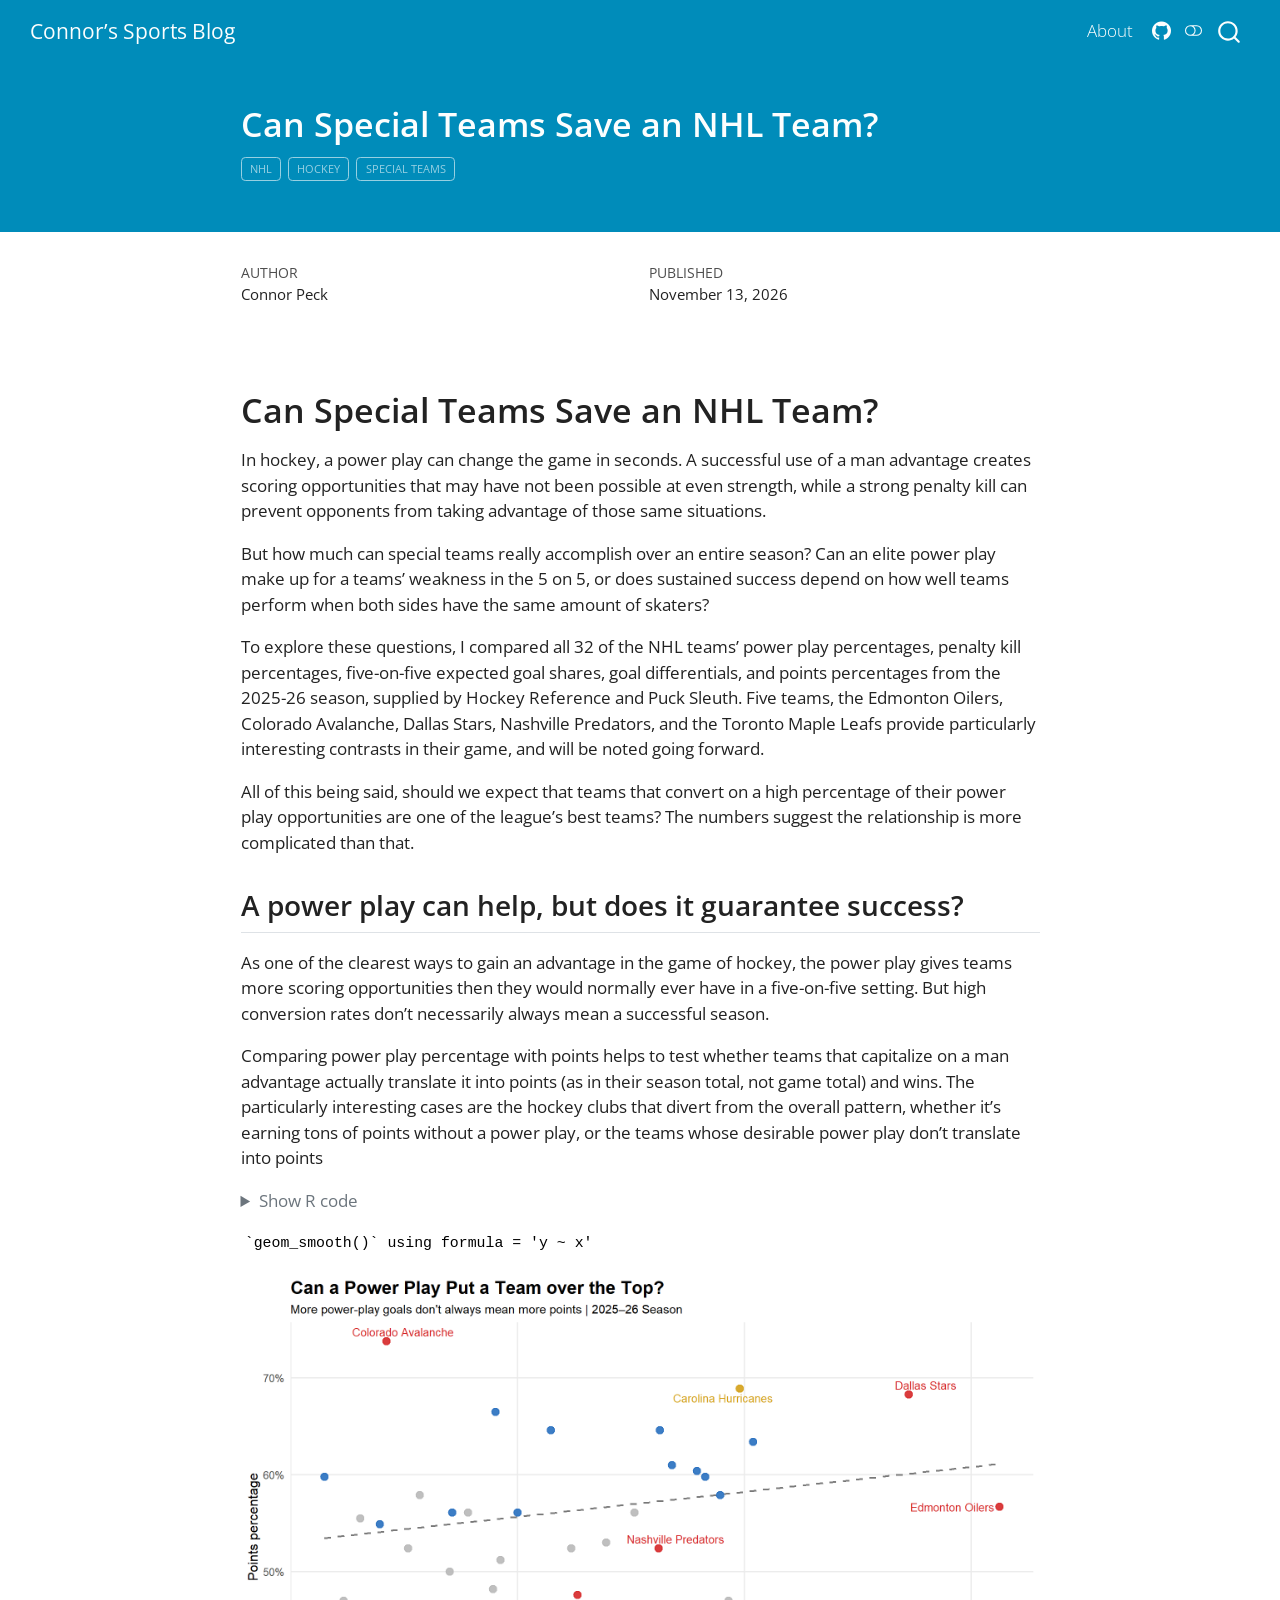
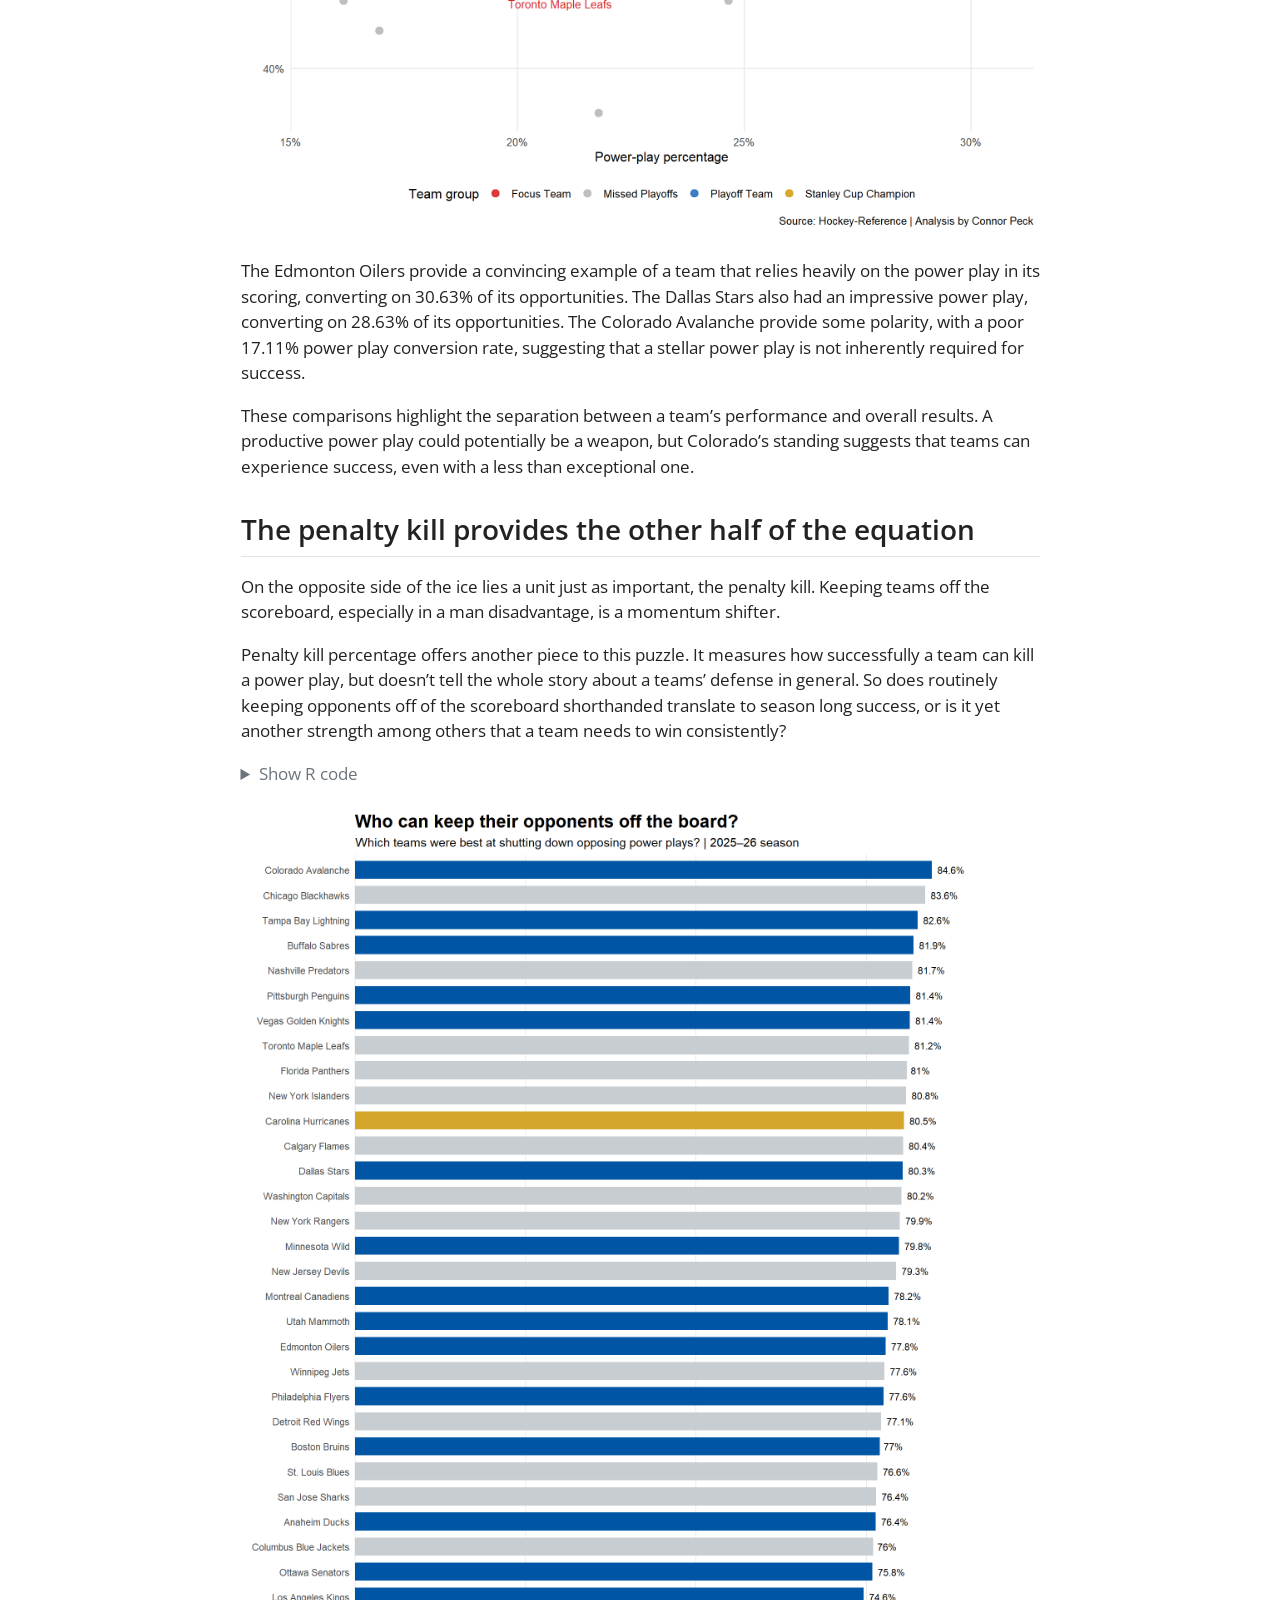
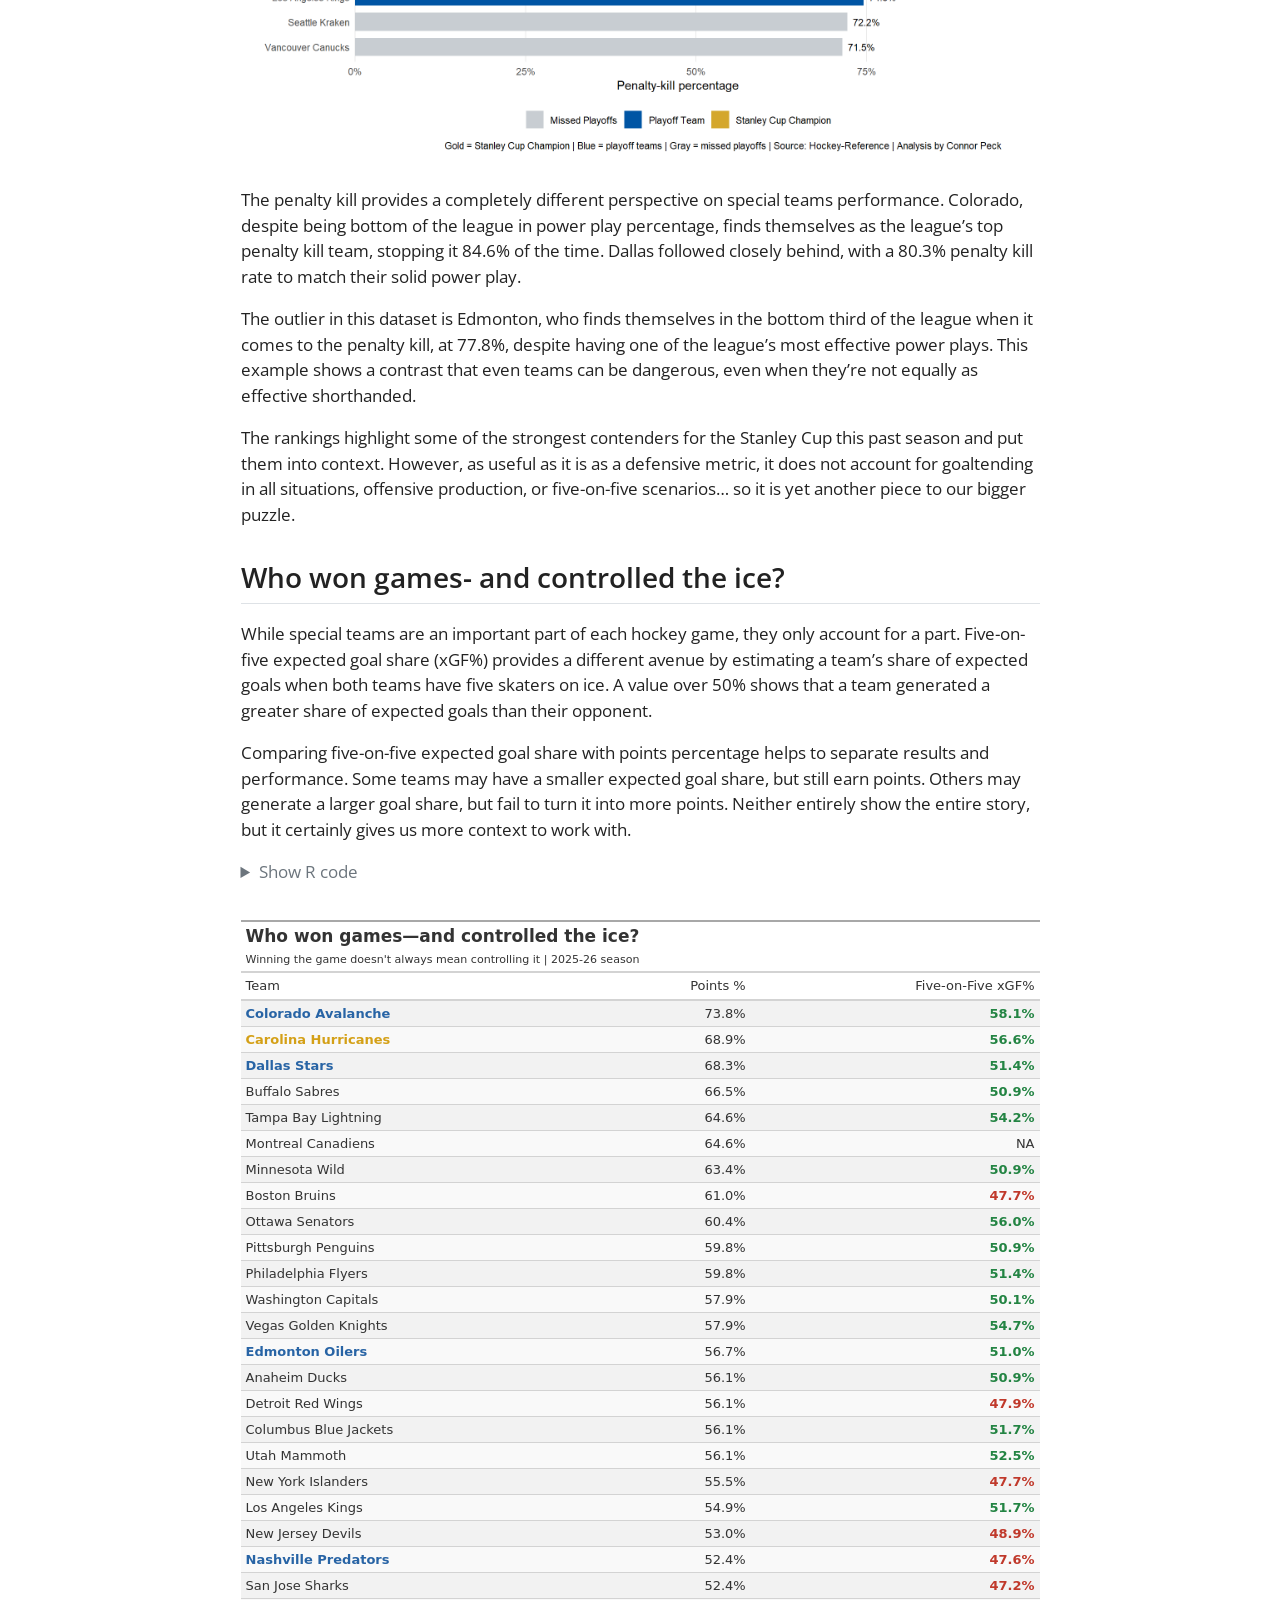
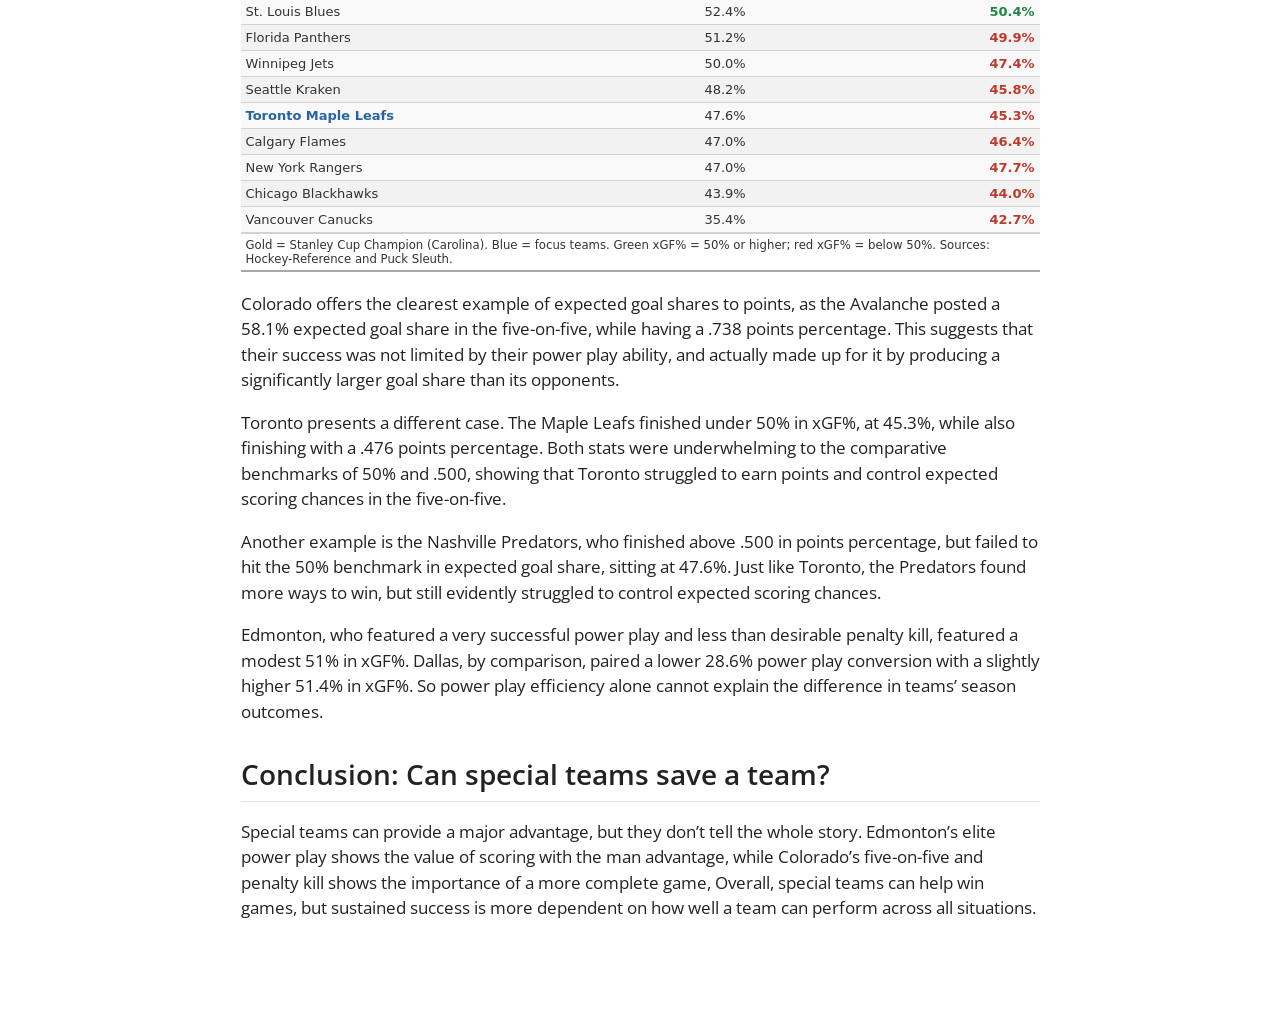
==== posts/can-special-teams-save-an-nhl-team/index.html @ d6e9e6c6 "renamed file" ====
<!DOCTYPE html>
<html xmlns="http://www.w3.org/1999/xhtml" lang="en" xml:lang="en"><head>

<meta charset="utf-8">
<meta name="generator" content="quarto-1.11.9">

<meta name="viewport" content="width=device-width, initial-scale=1.0, user-scalable=yes">

<meta name="author" content="Connor Peck">
<meta name="dcterms.date" content="2026-11-13">

<title>Can Special Teams Save an NHL Team? – Connor’s Sports Blog</title>
<style>
/* Default styles provided by pandoc.
** See https://pandoc.org/MANUAL.html#variables-for-html for config info.
*/
span.smallcaps{font-variant: small-caps;}
div.columns{display: flex; gap: 1.5em;}
div.column{flex: auto;}
@media screen {
div.columns{gap: min(4vw, 1.5em);}
div.column{overflow-x: auto;}
}
div.hanging-indent{margin-left: 1.5em; text-indent: -1.5em;}
ul.task-list{list-style: none;}
ul.task-list li input[type="checkbox"] {
  width: 0.8em;
  margin: 0 0.8em 0.2em -1em; /* quarto-specific, see https://github.com/quarto-dev/quarto-cli/issues/4556 */ 
  vertical-align: middle;
}
/* CSS for syntax highlighting */
html { -webkit-text-size-adjust: 100%; }
pre > code.sourceCode { white-space: pre; position: relative; }
pre > code.sourceCode > span { display: inline-block; line-height: 1.25; }
pre > code.sourceCode > span:empty { height: 1.2em; }
.sourceCode { overflow: visible; }
code.sourceCode > span { color: inherit; text-decoration: inherit; }
div.sourceCode { margin: 1em 0; }
pre.sourceCode { margin: 0; }
@media screen {
div.sourceCode { overflow: auto; }
}
@media print {
pre > code.sourceCode { white-space: pre-wrap; }
pre > code.sourceCode > span { text-indent: -5em; padding-left: 5em; }
}
pre.numberSource code
  { counter-reset: source-line 0; }
pre.numberSource code > span
  { position: relative; left: -4em; counter-increment: source-line; }
pre.numberSource code > span > a:first-child::before
  { content: counter(source-line);
    position: relative; left: -1em; text-align: right; vertical-align: baseline;
    border: none; display: inline-block;
    -webkit-touch-callout: none; -webkit-user-select: none;
    -khtml-user-select: none; -moz-user-select: none;
    -ms-user-select: none; user-select: none;
    padding: 0 4px; width: 4em;
  }
pre.numberSource { margin-left: 3em;  padding-left: 4px; }
div.sourceCode
  {   }
@media screen {
pre > code.sourceCode > span > a:first-child::before { text-decoration: underline; }
}
</style>


<script src="../../site_libs/quarto-nav/quarto-nav.js"></script>
<script src="../../site_libs/quarto-nav/headroom.min.js"></script>
<script src="../../site_libs/clipboard/clipboard.min.js"></script>
<script src="../../site_libs/quarto-search/autocomplete.umd.js"></script>
<script src="../../site_libs/quarto-search/fuse.min.js"></script>
<script src="../../site_libs/quarto-search/quarto-search.js"></script>
<meta name="quarto:offset" content="../../">
<link href="../../logo.png" rel="icon" type="image/png">
<script src="../../site_libs/quarto-html/quarto.js" type="module"></script>
<script src="../../site_libs/quarto-html/tabsets/tabsets.js" type="module"></script>
<script src="../../site_libs/quarto-html/scrollable-regions/scrollable-regions.js" type="module"></script>
<script src="../../site_libs/quarto-html/popper.min.js"></script>
<script src="../../site_libs/quarto-html/tippy.umd.min.js"></script>
<script src="../../site_libs/quarto-html/anchor.min.js"></script>
<link href="../../site_libs/quarto-html/tippy.css" rel="stylesheet">
<link href="../../site_libs/quarto-html/quarto-syntax-highlighting-63b5708e65d6cd79cd7618c58d0c21e7.css" rel="stylesheet" class="quarto-color-scheme" id="quarto-text-highlighting-styles">
<link href="../../site_libs/quarto-html/quarto-syntax-highlighting-dark-447e42e69aaa9833c0ba1b986f430b20.css" rel="stylesheet" class="quarto-color-scheme quarto-color-alternate" id="quarto-text-highlighting-styles">
<link href="../../site_libs/quarto-html/quarto-syntax-highlighting-63b5708e65d6cd79cd7618c58d0c21e7.css" rel="stylesheet" class="quarto-color-scheme-extra" id="quarto-text-highlighting-styles">
<script src="../../site_libs/bootstrap/bootstrap.min.js"></script>
<link href="../../site_libs/bootstrap/bootstrap-icons.css" rel="stylesheet">
<link href="../../site_libs/bootstrap/bootstrap-4825978b8a5ea707222e7d0ccc730edd.min.css" rel="stylesheet" append-hash="true" class="quarto-color-scheme" id="quarto-bootstrap" data-mode="light">
<link href="../../site_libs/bootstrap/bootstrap-dark-a670438c43c116b0ec5980e9d107d90d.min.css" rel="stylesheet" append-hash="true" class="quarto-color-scheme quarto-color-alternate" id="quarto-bootstrap" data-mode="light">
<link href="../../site_libs/bootstrap/bootstrap-4825978b8a5ea707222e7d0ccc730edd.min.css" rel="stylesheet" append-hash="true" class="quarto-color-scheme-extra" id="quarto-bootstrap" data-mode="light">
<script id="quarto-search-options" type="application/json">{
  "location": "navbar",
  "copy-button": false,
  "collapse-after": 3,
  "panel-placement": "end",
  "type": "overlay",
  "limit": 50,
  "keyboard-shortcut": [
    "f",
    "/",
    "s"
  ],
  "show-item-context": false,
  "language": {
    "search-no-results-text": "No results",
    "search-matching-documents-text": "matching documents",
    "search-copy-link-title": "Copy link to search",
    "search-hide-matches-text": "Hide additional matches",
    "search-more-match-text": "more match in this document",
    "search-more-matches-text": "more matches in this document",
    "search-clear-button-title": "Clear",
    "search-text-placeholder": "",
    "search-detached-cancel-button-title": "Cancel",
    "search-submit-button-title": "Submit",
    "search-label": "Search"
  }
}</script>


<link rel="stylesheet" href="../../styles.css">
</head>

<body class="nav-fixed fullcontent quarto-light"><a id="quarto-skip-link" class="visually-hidden-focusable" href="#quarto-document-content">Skip to main content</a><script id="quarto-html-before-body" type="application/javascript">
    const toggleBodyColorMode = (bsSheetEl) => {
      const mode = bsSheetEl.getAttribute("data-mode");
      const bodyEl = window.document.querySelector("body");
      if (mode === "dark") {
        bodyEl.classList.add("quarto-dark");
        bodyEl.classList.remove("quarto-light");
      } else {
        bodyEl.classList.add("quarto-light");
        bodyEl.classList.remove("quarto-dark");
      }
    }
    const toggleBodyColorPrimary = () => {
      const bsSheetEl = window.document.querySelector("link#quarto-bootstrap:not([rel=disabled-stylesheet])");
      if (bsSheetEl) {
        toggleBodyColorMode(bsSheetEl);
      }
    }
    const setColorSchemeToggle = (alternate) => {
      const toggles = window.document.querySelectorAll('.quarto-color-scheme-toggle');
      for (let i=0; i < toggles.length; i++) {
        const toggle = toggles[i];
        if (toggle) {
          toggle.setAttribute("aria-checked", alternate ? "true" : "false");
          if (alternate) {
            toggle.classList.add("alternate");
          } else {
            toggle.classList.remove("alternate");
          }
        }
      }
    };
    const toggleColorMode = (alternate) => {
      // Switch the stylesheets
      const primaryStylesheets = window.document.querySelectorAll('link.quarto-color-scheme:not(.quarto-color-alternate)');
      const alternateStylesheets = window.document.querySelectorAll('link.quarto-color-scheme.quarto-color-alternate');
      manageTransitions('#quarto-margin-sidebar .nav-link', false);
      if (alternate) {
        // note: dark is layered on light, we don't disable primary!
        enableStylesheet(alternateStylesheets);
        for (const sheetNode of alternateStylesheets) {
          if (sheetNode.id === "quarto-bootstrap") {
            toggleBodyColorMode(sheetNode);
          }
        }
      } else {
        disableStylesheet(alternateStylesheets);
        enableStylesheet(primaryStylesheets)
        toggleBodyColorPrimary();
      }
      manageTransitions('#quarto-margin-sidebar .nav-link', true);
      // Switch the toggles
      setColorSchemeToggle(alternate)
    }
    // Hack to workaround the fact that safari doesn't
    // properly recolor the scrollbar when toggling (#1455).
    // Not run on load: stylesheets are set before first paint there, and
    // scrolling would undo the scroll to a URL fragment (#14973).
    // The one pixel nudge keeps the reader where they were.
    const refreshSafariScrollbar = () => {
      if (navigator.userAgent.indexOf('Safari') > 0 && navigator.userAgent.indexOf('Chrome') == -1) {
        manageTransitions("body", false);
        const scrollY = window.scrollY;
        window.scrollTo(0, scrollY > 0 ? scrollY - 1 : 1);
        setTimeout(() => {
          window.scrollTo(0, scrollY);
          manageTransitions("body", true);
        }, 40);
      }
    }
    const disableStylesheet = (stylesheets) => {
      for (let i=0; i < stylesheets.length; i++) {
        const stylesheet = stylesheets[i];
        stylesheet.rel = 'disabled-stylesheet';
      }
    }
    const enableStylesheet = (stylesheets) => {
      for (let i=0; i < stylesheets.length; i++) {
        const stylesheet = stylesheets[i];
        if(stylesheet.rel !== 'stylesheet') { // for Chrome, which will still FOUC without this check
          stylesheet.rel = 'stylesheet';
        }
      }
    }
    const manageTransitions = (selector, allowTransitions) => {
      const els = window.document.querySelectorAll(selector);
      for (let i=0; i < els.length; i++) {
        const el = els[i];
        if (allowTransitions) {
          el.classList.remove('notransition');
        } else {
          el.classList.add('notransition');
        }
      }
    }
    const isFileUrl = () => {
      return window.location.protocol === 'file:';
    }
    const hasAlternateSentinel = () => {
      let styleSentinel = getColorSchemeSentinel();
      if (styleSentinel !== null) {
        return styleSentinel === "alternate";
      } else {
        return false;
      }
    }
    const setStyleSentinel = (alternate) => {
      const value = alternate ? "alternate" : "default";
      if (!isFileUrl()) {
        window.localStorage.setItem("quarto-color-scheme", value);
      } else {
        localAlternateSentinel = value;
      }
    }
    const getColorSchemeSentinel = () => {
      if (!isFileUrl()) {
        const storageValue = window.localStorage.getItem("quarto-color-scheme");
        return storageValue != null ? storageValue : localAlternateSentinel;
      } else {
        return localAlternateSentinel;
      }
    }
    const toggleGiscusIfUsed = (isAlternate, darkModeDefault) => {
      const baseTheme = document.querySelector('#giscus-base-theme')?.value ?? 'light';
      const alternateTheme = document.querySelector('#giscus-alt-theme')?.value ?? 'dark';
      let newTheme = '';
      if(authorPrefersDark) {
        newTheme = isAlternate ? baseTheme : alternateTheme;
      } else {
        newTheme = isAlternate ? alternateTheme : baseTheme;
      }
      const changeGiscusTheme = () => {
        // From: https://github.com/giscus/giscus/issues/336
        const sendMessage = (message) => {
          const iframe = document.querySelector('iframe.giscus-frame');
          if (!iframe) return;
          iframe.contentWindow.postMessage({ giscus: message }, 'https://giscus.app');
        }
        sendMessage({
          setConfig: {
            theme: newTheme
          }
        });
      }
      const isGiscussLoaded = window.document.querySelector('iframe.giscus-frame') !== null;
      if (isGiscussLoaded) {
        changeGiscusTheme();
      }
    };
    const authorPrefersDark = false;
    const darkModeDefault = authorPrefersDark;
      document.querySelector('link#quarto-text-highlighting-styles.quarto-color-scheme-extra').rel = 'disabled-stylesheet';
      document.querySelector('link#quarto-bootstrap.quarto-color-scheme-extra').rel = 'disabled-stylesheet';
    let localAlternateSentinel = darkModeDefault ? 'alternate' : 'default';
    // Dark / light mode switch
    window.quartoToggleColorScheme = () => {
      // Read the current dark / light value
      let toAlternate = !hasAlternateSentinel();
      toggleColorMode(toAlternate);
      refreshSafariScrollbar();
      setStyleSentinel(toAlternate);
      toggleGiscusIfUsed(toAlternate, darkModeDefault);
      window.dispatchEvent(new Event('resize'));
    };
    // Switch to dark mode if need be
    if (hasAlternateSentinel()) {
      toggleColorMode(true);
    } else {
      toggleColorMode(false);
    }
  </script>

<div id="quarto-search-results"></div>
  <header id="quarto-header" class="headroom fixed-top quarto-banner">
    <nav class="navbar navbar-expand-lg " data-bs-theme="dark" aria-label="Site">
      <div class="navbar-container container-fluid">
      <div class="navbar-brand-container mx-auto">
    <a class="navbar-brand" href="../../index.html">
    <span class="navbar-title">Connor’s Sports Blog</span>
    </a>
  </div>
          <button class="navbar-toggler" type="button" data-bs-toggle="collapse" data-bs-target="#navbarCollapse" aria-controls="navbarCollapse" aria-expanded="false" aria-label="Toggle navigation" onclick="if (window.quartoToggleHeadroom) { window.quartoToggleHeadroom(); }">
  <span class="navbar-toggler-icon"></span>
</button>
          <div class="collapse navbar-collapse" id="navbarCollapse">
            <ul class="navbar-nav navbar-nav-scroll ms-auto">
  <li class="nav-item">
    <a class="nav-link" href="../../about.html"> 
<span class="menu-text">About</span></a>
  </li>  
  <li class="nav-item compact">
    <a class="nav-link" href="https://github.com/connorpeck"> <i class="bi bi-github" role="img">
</i> 
<span class="menu-text"></span></a>
  </li>  
</ul>
          </div> <!-- /navcollapse -->
            <div class="quarto-navbar-tools">
  <button type="button" role="switch" aria-checked="false" class="quarto-color-scheme-toggle quarto-navigation-tool  px-1" onclick="window.quartoToggleColorScheme(); return false;" title="Toggle dark mode" aria-label="Toggle dark mode"><i class="bi"></i></button>
</div>
            <div id="quarto-search" class="" title="Search"></div>
      </div> <!-- /container-fluid -->
    </nav>
</header>
<!-- content -->
<header id="title-block-header" class="quarto-title-block default page-columns page-full">
  <div class="quarto-title-banner page-columns page-full">
    <div class="quarto-title column-body">
      <h1 class="title">Can Special Teams Save an NHL Team?</h1>
                                <div class="quarto-categories">
                <div class="quarto-category">NHL</div>
                <div class="quarto-category">Hockey</div>
                <div class="quarto-category">Special Teams</div>
              </div>
                  </div>
  </div>
    
  
  <div class="quarto-title-meta">

      <div>
      <div class="quarto-title-meta-heading">Author</div>
      <div class="quarto-title-meta-contents">
               <p>Connor Peck </p>
            </div>
    </div>
      
      <div>
      <div class="quarto-title-meta-heading">Published</div>
      <div class="quarto-title-meta-contents">
        <p class="date">November 13, 2026</p>
      </div>
    </div>
    
      
    </div>
    
  
  </header><div id="quarto-content" class="quarto-container page-columns page-rows-contents page-layout-article page-navbar">
<!-- sidebar -->
<!-- margin-sidebar -->
    
<!-- main -->
<main class="content quarto-banner-title-block" id="quarto-document-content" tabindex="-1">






<section id="can-special-teams-save-an-nhl-team" class="level1">
<h1>Can Special Teams Save an NHL Team?</h1>
<p>In hockey, a power play can change the game in seconds. A successful use of a man advantage creates scoring opportunities that may have not been possible at even strength, while a strong penalty kill can prevent opponents from taking advantage of those same situations.</p>
<p>But how much can special teams really accomplish over an entire season? Can an elite power play make up for a teams’ weakness in the 5 on 5, or does sustained success depend on how well teams perform when both sides have the same amount of skaters?</p>
<p>To explore these questions, I compared all 32 of the NHL teams’ power play percentages, penalty kill percentages, five-on-five expected goal shares, goal differentials, and points percentages from the 2025-26 season, supplied by Hockey Reference and Puck Sleuth. Five teams, the Edmonton Oilers, Colorado Avalanche, Dallas Stars, Nashville Predators, and the Toronto Maple Leafs provide particularly interesting contrasts in their game, and will be noted going forward.</p>
<p>All of this being said, should we expect that teams that convert on a high percentage of their power play opportunities are one of the league’s best teams? The numbers suggest the relationship is more complicated than that.</p>
<section id="a-power-play-can-help-but-does-it-guarantee-success" class="level2">
<h2 class="anchored" data-anchor-id="a-power-play-can-help-but-does-it-guarantee-success">A power play can help, but does it guarantee success?</h2>
<p>As one of the clearest ways to gain an advantage in the game of hockey, the power play gives teams more scoring opportunities then they would normally ever have in a five-on-five setting. But high conversion rates don’t necessarily always mean a successful season.</p>
<p>Comparing power play percentage with points helps to test whether teams that capitalize on a man advantage actually translate it into points (as in their season total, not game total) and wins. The particularly interesting cases are the hockey clubs that divert from the overall pattern, whether it’s earning tons of points without a power play, or the teams whose desirable power play don’t translate into points</p>
<div class="cell">
<details class="code-fold">
<summary>Show R code</summary>
<div class="code-copy-outer-scaffold"><div class="sourceCode cell-code" id="cb1"><pre class="sourceCode r code-with-copy"><code class="sourceCode r"><span id="cb1-1"><a href="#cb1-1" aria-hidden="true" tabindex="-1"></a><span class="fu">ggplot</span>(</span>
<span id="cb1-2"><a href="#cb1-2" aria-hidden="true" tabindex="-1"></a>  Chart1,</span>
<span id="cb1-3"><a href="#cb1-3" aria-hidden="true" tabindex="-1"></a>  <span class="fu">aes</span>(</span>
<span id="cb1-4"><a href="#cb1-4" aria-hidden="true" tabindex="-1"></a>    <span class="at">x =</span> pp_display,</span>
<span id="cb1-5"><a href="#cb1-5" aria-hidden="true" tabindex="-1"></a>    <span class="at">y =</span> pts_display,</span>
<span id="cb1-6"><a href="#cb1-6" aria-hidden="true" tabindex="-1"></a>    <span class="at">color =</span> team_group</span>
<span id="cb1-7"><a href="#cb1-7" aria-hidden="true" tabindex="-1"></a>  )</span>
<span id="cb1-8"><a href="#cb1-8" aria-hidden="true" tabindex="-1"></a>) <span class="sc">+</span></span>
<span id="cb1-9"><a href="#cb1-9" aria-hidden="true" tabindex="-1"></a>  <span class="fu">geom_smooth</span>(</span>
<span id="cb1-10"><a href="#cb1-10" aria-hidden="true" tabindex="-1"></a>    <span class="fu">aes</span>(<span class="at">group =</span> <span class="dv">1</span>),</span>
<span id="cb1-11"><a href="#cb1-11" aria-hidden="true" tabindex="-1"></a>    <span class="at">method =</span> <span class="st">"lm"</span>,</span>
<span id="cb1-12"><a href="#cb1-12" aria-hidden="true" tabindex="-1"></a>    <span class="at">se =</span> <span class="cn">FALSE</span>,</span>
<span id="cb1-13"><a href="#cb1-13" aria-hidden="true" tabindex="-1"></a>    <span class="at">color =</span> <span class="st">"#777777"</span>,</span>
<span id="cb1-14"><a href="#cb1-14" aria-hidden="true" tabindex="-1"></a>    <span class="at">linetype =</span> <span class="st">"dashed"</span>,</span>
<span id="cb1-15"><a href="#cb1-15" aria-hidden="true" tabindex="-1"></a>    <span class="at">linewidth =</span> <span class="fl">0.8</span></span>
<span id="cb1-16"><a href="#cb1-16" aria-hidden="true" tabindex="-1"></a>  ) <span class="sc">+</span></span>
<span id="cb1-17"><a href="#cb1-17" aria-hidden="true" tabindex="-1"></a>  <span class="fu">geom_point</span>(</span>
<span id="cb1-18"><a href="#cb1-18" aria-hidden="true" tabindex="-1"></a>    <span class="at">size =</span> <span class="dv">3</span>,</span>
<span id="cb1-19"><a href="#cb1-19" aria-hidden="true" tabindex="-1"></a>    <span class="at">alpha =</span> <span class="fl">0.9</span></span>
<span id="cb1-20"><a href="#cb1-20" aria-hidden="true" tabindex="-1"></a>  ) <span class="sc">+</span></span>
<span id="cb1-21"><a href="#cb1-21" aria-hidden="true" tabindex="-1"></a>  <span class="fu">geom_text_repel</span>(</span>
<span id="cb1-22"><a href="#cb1-22" aria-hidden="true" tabindex="-1"></a>    <span class="at">data =</span> Chart1 <span class="sc">|&gt;</span></span>
<span id="cb1-23"><a href="#cb1-23" aria-hidden="true" tabindex="-1"></a>      <span class="fu">filter</span>(</span>
<span id="cb1-24"><a href="#cb1-24" aria-hidden="true" tabindex="-1"></a>        Team <span class="sc">==</span> <span class="st">"Carolina Hurricanes"</span> <span class="sc">|</span></span>
<span id="cb1-25"><a href="#cb1-25" aria-hidden="true" tabindex="-1"></a>          Team <span class="sc">%in%</span> focus_teams</span>
<span id="cb1-26"><a href="#cb1-26" aria-hidden="true" tabindex="-1"></a>      ),</span>
<span id="cb1-27"><a href="#cb1-27" aria-hidden="true" tabindex="-1"></a>    <span class="fu">aes</span>(<span class="at">label =</span> Team),</span>
<span id="cb1-28"><a href="#cb1-28" aria-hidden="true" tabindex="-1"></a>    <span class="at">size =</span> <span class="fl">3.5</span>,</span>
<span id="cb1-29"><a href="#cb1-29" aria-hidden="true" tabindex="-1"></a>    <span class="at">show.legend =</span> <span class="cn">FALSE</span>,</span>
<span id="cb1-30"><a href="#cb1-30" aria-hidden="true" tabindex="-1"></a>    <span class="at">max.overlaps =</span> <span class="cn">Inf</span></span>
<span id="cb1-31"><a href="#cb1-31" aria-hidden="true" tabindex="-1"></a>  ) <span class="sc">+</span></span>
<span id="cb1-32"><a href="#cb1-32" aria-hidden="true" tabindex="-1"></a>  <span class="fu">scale_color_manual</span>(</span>
<span id="cb1-33"><a href="#cb1-33" aria-hidden="true" tabindex="-1"></a>    <span class="at">values =</span> <span class="fu">c</span>(</span>
<span id="cb1-34"><a href="#cb1-34" aria-hidden="true" tabindex="-1"></a>      <span class="st">"Stanley Cup Champion"</span> <span class="ot">=</span> <span class="st">"#D4A017"</span>,</span>
<span id="cb1-35"><a href="#cb1-35" aria-hidden="true" tabindex="-1"></a>      <span class="st">"Focus Team"</span> <span class="ot">=</span> <span class="st">"#D62728"</span>,</span>
<span id="cb1-36"><a href="#cb1-36" aria-hidden="true" tabindex="-1"></a>      <span class="st">"Playoff Team"</span> <span class="ot">=</span> <span class="st">"#276FBF"</span>,</span>
<span id="cb1-37"><a href="#cb1-37" aria-hidden="true" tabindex="-1"></a>      <span class="st">"Missed Playoffs"</span> <span class="ot">=</span> <span class="st">"#B8B8B8"</span></span>
<span id="cb1-38"><a href="#cb1-38" aria-hidden="true" tabindex="-1"></a>    )</span>
<span id="cb1-39"><a href="#cb1-39" aria-hidden="true" tabindex="-1"></a>  ) <span class="sc">+</span></span>
<span id="cb1-40"><a href="#cb1-40" aria-hidden="true" tabindex="-1"></a>  <span class="fu">scale_x_continuous</span>(</span>
<span id="cb1-41"><a href="#cb1-41" aria-hidden="true" tabindex="-1"></a>    <span class="at">labels =</span> <span class="fu">label_number</span>(<span class="at">suffix =</span> <span class="st">"%"</span>)</span>
<span id="cb1-42"><a href="#cb1-42" aria-hidden="true" tabindex="-1"></a>  ) <span class="sc">+</span></span>
<span id="cb1-43"><a href="#cb1-43" aria-hidden="true" tabindex="-1"></a>  <span class="fu">scale_y_continuous</span>(</span>
<span id="cb1-44"><a href="#cb1-44" aria-hidden="true" tabindex="-1"></a>    <span class="at">labels =</span> <span class="fu">label_number</span>(<span class="at">suffix =</span> <span class="st">"%"</span>)</span>
<span id="cb1-45"><a href="#cb1-45" aria-hidden="true" tabindex="-1"></a>  ) <span class="sc">+</span></span>
<span id="cb1-46"><a href="#cb1-46" aria-hidden="true" tabindex="-1"></a>  <span class="fu">labs</span>(</span>
<span id="cb1-47"><a href="#cb1-47" aria-hidden="true" tabindex="-1"></a>    <span class="at">title =</span> <span class="st">"Can a Power Play Put a Team over the Top?"</span>,</span>
<span id="cb1-48"><a href="#cb1-48" aria-hidden="true" tabindex="-1"></a>    <span class="at">subtitle =</span> <span class="st">"More power-play goals don't always mean more points | 2025–26 Season"</span>,</span>
<span id="cb1-49"><a href="#cb1-49" aria-hidden="true" tabindex="-1"></a>    <span class="at">x =</span> <span class="st">"Power-play percentage"</span>,</span>
<span id="cb1-50"><a href="#cb1-50" aria-hidden="true" tabindex="-1"></a>    <span class="at">y =</span> <span class="st">"Points percentage"</span>,</span>
<span id="cb1-51"><a href="#cb1-51" aria-hidden="true" tabindex="-1"></a>    <span class="at">color =</span> <span class="st">"Team group"</span>,</span>
<span id="cb1-52"><a href="#cb1-52" aria-hidden="true" tabindex="-1"></a>    <span class="at">caption =</span> <span class="st">"Source: Hockey-Reference | Analysis by Connor Peck"</span></span>
<span id="cb1-53"><a href="#cb1-53" aria-hidden="true" tabindex="-1"></a>  ) <span class="sc">+</span></span>
<span id="cb1-54"><a href="#cb1-54" aria-hidden="true" tabindex="-1"></a>  <span class="fu">theme_minimal</span>(<span class="at">base_size =</span> <span class="dv">12</span>) <span class="sc">+</span></span>
<span id="cb1-55"><a href="#cb1-55" aria-hidden="true" tabindex="-1"></a>  <span class="fu">theme</span>(</span>
<span id="cb1-56"><a href="#cb1-56" aria-hidden="true" tabindex="-1"></a>    <span class="at">plot.title =</span> <span class="fu">element_text</span>(<span class="at">face =</span> <span class="st">"bold"</span>, <span class="at">size =</span> <span class="dv">16</span>),</span>
<span id="cb1-57"><a href="#cb1-57" aria-hidden="true" tabindex="-1"></a>    <span class="at">plot.subtitle =</span> <span class="fu">element_text</span>(<span class="at">size =</span> <span class="dv">11</span>),</span>
<span id="cb1-58"><a href="#cb1-58" aria-hidden="true" tabindex="-1"></a>    <span class="at">legend.position =</span> <span class="st">"bottom"</span>,</span>
<span id="cb1-59"><a href="#cb1-59" aria-hidden="true" tabindex="-1"></a>    <span class="at">panel.grid.minor =</span> <span class="fu">element_blank</span>()</span>
<span id="cb1-60"><a href="#cb1-60" aria-hidden="true" tabindex="-1"></a>  )</span></code></pre></div><button title="Copy to Clipboard" class="code-copy-button"><i class="bi"></i></button></div>
</details>
<div class="cell-output cell-output-stderr">
<pre><code>`geom_smooth()` using formula = 'y ~ x'</code></pre>
</div>
<div class="cell-output-display">
<div>
<figure class="figure">
<p><img src="index_files/figure-html/unnamed-chunk-2-1.png" class="img-fluid figure-img" width="960"></p>
</figure>
</div>
</div>
</div>
<p>The Edmonton Oilers provide a convincing example of a team that relies heavily on the power play in its scoring, converting on 30.63% of its opportunities. The Dallas Stars also had an impressive power play, converting on 28.63% of its opportunities. The Colorado Avalanche provide some polarity, with a poor 17.11% power play conversion rate, suggesting that a stellar power play is not inherently required for success.</p>
<p>These comparisons highlight the separation between a team’s performance and overall results. A productive power play could potentially be a weapon, but Colorado’s standing suggests that teams can experience success, even with a less than exceptional one.</p>
</section>
<section id="the-penalty-kill-provides-the-other-half-of-the-equation" class="level2">
<h2 class="anchored" data-anchor-id="the-penalty-kill-provides-the-other-half-of-the-equation">The penalty kill provides the other half of the equation</h2>
<p>On the opposite side of the ice lies a unit just as important, the penalty kill. Keeping teams off the scoreboard, especially in a man disadvantage, is a momentum shifter.</p>
<p>Penalty kill percentage offers another piece to this puzzle. It measures how successfully a team can kill a power play, but doesn’t tell the whole story about a teams’ defense in general. So does routinely keeping opponents off of the scoreboard shorthanded translate to season long success, or is it yet another strength among others that a team needs to win consistently?</p>
<div class="cell">
<details class="code-fold">
<summary>Show R code</summary>
<div class="code-copy-outer-scaffold"><div class="sourceCode cell-code" id="cb3"><pre class="sourceCode r code-with-copy"><code class="sourceCode r"><span id="cb3-1"><a href="#cb3-1" aria-hidden="true" tabindex="-1"></a>Chart2 <span class="ot">&lt;-</span> Teams <span class="sc">|&gt;</span></span>
<span id="cb3-2"><a href="#cb3-2" aria-hidden="true" tabindex="-1"></a>  <span class="fu">mutate</span>(</span>
<span id="cb3-3"><a href="#cb3-3" aria-hidden="true" tabindex="-1"></a>    <span class="at">playoff_team =</span> Team <span class="sc">%in%</span> playoff_teams,</span>
<span id="cb3-4"><a href="#cb3-4" aria-hidden="true" tabindex="-1"></a>    <span class="at">champion =</span> Team <span class="sc">==</span> <span class="st">"Carolina Hurricanes"</span>,</span>
<span id="cb3-5"><a href="#cb3-5" aria-hidden="true" tabindex="-1"></a>    <span class="at">team_group =</span> <span class="fu">case_when</span>(</span>
<span id="cb3-6"><a href="#cb3-6" aria-hidden="true" tabindex="-1"></a>      champion <span class="sc">~</span> <span class="st">"Stanley Cup Champion"</span>,</span>
<span id="cb3-7"><a href="#cb3-7" aria-hidden="true" tabindex="-1"></a>      playoff_team <span class="sc">~</span> <span class="st">"Playoff Team"</span>,</span>
<span id="cb3-8"><a href="#cb3-8" aria-hidden="true" tabindex="-1"></a>      <span class="cn">TRUE</span> <span class="sc">~</span> <span class="st">"Missed Playoffs"</span></span>
<span id="cb3-9"><a href="#cb3-9" aria-hidden="true" tabindex="-1"></a>    )</span>
<span id="cb3-10"><a href="#cb3-10" aria-hidden="true" tabindex="-1"></a>  ) <span class="sc">|&gt;</span></span>
<span id="cb3-11"><a href="#cb3-11" aria-hidden="true" tabindex="-1"></a>  <span class="fu">arrange</span>(pk_display) <span class="sc">|&gt;</span></span>
<span id="cb3-12"><a href="#cb3-12" aria-hidden="true" tabindex="-1"></a>  <span class="fu">mutate</span>(</span>
<span id="cb3-13"><a href="#cb3-13" aria-hidden="true" tabindex="-1"></a>    <span class="at">Team =</span> <span class="fu">factor</span>(Team, <span class="at">levels =</span> Team)</span>
<span id="cb3-14"><a href="#cb3-14" aria-hidden="true" tabindex="-1"></a>  )</span>
<span id="cb3-15"><a href="#cb3-15" aria-hidden="true" tabindex="-1"></a></span>
<span id="cb3-16"><a href="#cb3-16" aria-hidden="true" tabindex="-1"></a><span class="fu">ggplot</span>(</span>
<span id="cb3-17"><a href="#cb3-17" aria-hidden="true" tabindex="-1"></a>  Chart2,</span>
<span id="cb3-18"><a href="#cb3-18" aria-hidden="true" tabindex="-1"></a>  <span class="fu">aes</span>(</span>
<span id="cb3-19"><a href="#cb3-19" aria-hidden="true" tabindex="-1"></a>    <span class="at">x =</span> Team,</span>
<span id="cb3-20"><a href="#cb3-20" aria-hidden="true" tabindex="-1"></a>    <span class="at">y =</span> pk_display,</span>
<span id="cb3-21"><a href="#cb3-21" aria-hidden="true" tabindex="-1"></a>    <span class="at">fill =</span> team_group</span>
<span id="cb3-22"><a href="#cb3-22" aria-hidden="true" tabindex="-1"></a>  )</span>
<span id="cb3-23"><a href="#cb3-23" aria-hidden="true" tabindex="-1"></a>) <span class="sc">+</span></span>
<span id="cb3-24"><a href="#cb3-24" aria-hidden="true" tabindex="-1"></a>  <span class="fu">geom_col</span>(<span class="at">width =</span> <span class="fl">0.72</span>) <span class="sc">+</span></span>
<span id="cb3-25"><a href="#cb3-25" aria-hidden="true" tabindex="-1"></a>  <span class="fu">geom_text</span>(</span>
<span id="cb3-26"><a href="#cb3-26" aria-hidden="true" tabindex="-1"></a>    <span class="fu">aes</span>(<span class="at">label =</span> <span class="fu">paste0</span>(<span class="fu">round</span>(pk_display, <span class="dv">1</span>), <span class="st">"%"</span>)),</span>
<span id="cb3-27"><a href="#cb3-27" aria-hidden="true" tabindex="-1"></a>    <span class="at">hjust =</span> <span class="sc">-</span><span class="fl">0.2</span>,</span>
<span id="cb3-28"><a href="#cb3-28" aria-hidden="true" tabindex="-1"></a>    <span class="at">size =</span> <span class="dv">3</span></span>
<span id="cb3-29"><a href="#cb3-29" aria-hidden="true" tabindex="-1"></a>  ) <span class="sc">+</span></span>
<span id="cb3-30"><a href="#cb3-30" aria-hidden="true" tabindex="-1"></a>  <span class="fu">coord_flip</span>(<span class="at">clip =</span> <span class="st">"off"</span>) <span class="sc">+</span></span>
<span id="cb3-31"><a href="#cb3-31" aria-hidden="true" tabindex="-1"></a>  <span class="fu">scale_fill_manual</span>(</span>
<span id="cb3-32"><a href="#cb3-32" aria-hidden="true" tabindex="-1"></a>    <span class="at">values =</span> <span class="fu">c</span>(</span>
<span id="cb3-33"><a href="#cb3-33" aria-hidden="true" tabindex="-1"></a>      <span class="st">"Stanley Cup Champion"</span> <span class="ot">=</span> <span class="st">"#D4A72C"</span>,</span>
<span id="cb3-34"><a href="#cb3-34" aria-hidden="true" tabindex="-1"></a>      <span class="st">"Playoff Team"</span> <span class="ot">=</span> <span class="st">"#0055A4"</span>,</span>
<span id="cb3-35"><a href="#cb3-35" aria-hidden="true" tabindex="-1"></a>      <span class="st">"Missed Playoffs"</span> <span class="ot">=</span> <span class="st">"#C8CDD2"</span></span>
<span id="cb3-36"><a href="#cb3-36" aria-hidden="true" tabindex="-1"></a>    )</span>
<span id="cb3-37"><a href="#cb3-37" aria-hidden="true" tabindex="-1"></a>  ) <span class="sc">+</span></span>
<span id="cb3-38"><a href="#cb3-38" aria-hidden="true" tabindex="-1"></a>  <span class="fu">scale_y_continuous</span>(</span>
<span id="cb3-39"><a href="#cb3-39" aria-hidden="true" tabindex="-1"></a>    <span class="at">labels =</span> <span class="fu">label_number</span>(<span class="at">suffix =</span> <span class="st">"%"</span>),</span>
<span id="cb3-40"><a href="#cb3-40" aria-hidden="true" tabindex="-1"></a>    <span class="at">expand =</span> <span class="fu">expansion</span>(<span class="at">mult =</span> <span class="fu">c</span>(<span class="dv">0</span>, <span class="fl">0.12</span>))</span>
<span id="cb3-41"><a href="#cb3-41" aria-hidden="true" tabindex="-1"></a>  ) <span class="sc">+</span></span>
<span id="cb3-42"><a href="#cb3-42" aria-hidden="true" tabindex="-1"></a>  <span class="fu">labs</span>(</span>
<span id="cb3-43"><a href="#cb3-43" aria-hidden="true" tabindex="-1"></a>    <span class="at">title =</span> <span class="st">"Who can keep their opponents off the board?"</span>,</span>
<span id="cb3-44"><a href="#cb3-44" aria-hidden="true" tabindex="-1"></a>    <span class="at">subtitle =</span> <span class="st">"Which teams were best at shutting down opposing power plays? | 2025–26 season"</span>,</span>
<span id="cb3-45"><a href="#cb3-45" aria-hidden="true" tabindex="-1"></a>    <span class="at">x =</span> <span class="cn">NULL</span>,</span>
<span id="cb3-46"><a href="#cb3-46" aria-hidden="true" tabindex="-1"></a>    <span class="at">y =</span> <span class="st">"Penalty-kill percentage"</span>,</span>
<span id="cb3-47"><a href="#cb3-47" aria-hidden="true" tabindex="-1"></a>    <span class="at">fill =</span> <span class="cn">NULL</span>,</span>
<span id="cb3-48"><a href="#cb3-48" aria-hidden="true" tabindex="-1"></a>    <span class="at">caption =</span> <span class="st">"Gold = Stanley Cup Champion | Blue = playoff teams | Gray = missed playoffs | Source: Hockey-Reference | Analysis by Connor Peck"</span></span>
<span id="cb3-49"><a href="#cb3-49" aria-hidden="true" tabindex="-1"></a>  ) <span class="sc">+</span></span>
<span id="cb3-50"><a href="#cb3-50" aria-hidden="true" tabindex="-1"></a>  <span class="fu">theme_minimal</span>(<span class="at">base_size =</span> <span class="dv">11</span>) <span class="sc">+</span></span>
<span id="cb3-51"><a href="#cb3-51" aria-hidden="true" tabindex="-1"></a>  <span class="fu">theme</span>(</span>
<span id="cb3-52"><a href="#cb3-52" aria-hidden="true" tabindex="-1"></a>    <span class="at">plot.title =</span> <span class="fu">element_text</span>(<span class="at">face =</span> <span class="st">"bold"</span>, <span class="at">size =</span> <span class="dv">16</span>),</span>
<span id="cb3-53"><a href="#cb3-53" aria-hidden="true" tabindex="-1"></a>    <span class="at">plot.subtitle =</span> <span class="fu">element_text</span>(<span class="at">size =</span> <span class="dv">11</span>),</span>
<span id="cb3-54"><a href="#cb3-54" aria-hidden="true" tabindex="-1"></a>    <span class="at">legend.position =</span> <span class="st">"bottom"</span>,</span>
<span id="cb3-55"><a href="#cb3-55" aria-hidden="true" tabindex="-1"></a>    <span class="at">panel.grid.major.y =</span> <span class="fu">element_blank</span>(),</span>
<span id="cb3-56"><a href="#cb3-56" aria-hidden="true" tabindex="-1"></a>    <span class="at">panel.grid.minor =</span> <span class="fu">element_blank</span>(),</span>
<span id="cb3-57"><a href="#cb3-57" aria-hidden="true" tabindex="-1"></a>    <span class="at">plot.margin =</span> <span class="fu">margin</span>(<span class="dv">10</span>, <span class="dv">35</span>, <span class="dv">10</span>, <span class="dv">10</span>)</span>
<span id="cb3-58"><a href="#cb3-58" aria-hidden="true" tabindex="-1"></a>  )</span></code></pre></div><button title="Copy to Clipboard" class="code-copy-button"><i class="bi"></i></button></div>
</details>
<div class="cell-output-display">
<div>
<figure class="figure">
<p><img src="index_files/figure-html/unnamed-chunk-3-1.png" class="img-fluid figure-img" width="960"></p>
</figure>
</div>
</div>
</div>
<p>The penalty kill provides a completely different perspective on special teams performance. Colorado, despite being bottom of the league in power play percentage, finds themselves as the league’s top penalty kill team, stopping it 84.6% of the time. Dallas followed closely behind, with a 80.3% penalty kill rate to match their solid power play.</p>
<p>The outlier in this dataset is Edmonton, who finds themselves in the bottom third of the league when it comes to the penalty kill, at 77.8%, despite having one of the league’s most effective power plays. This example shows a contrast that even teams can be dangerous, even when they’re not equally as effective shorthanded.</p>
<p>The rankings highlight some of the strongest contenders for the Stanley Cup this past season and put them into context. However, as useful as it is as a defensive metric, it does not account for goaltending in all situations, offensive production, or five-on-five scenarios… so it is yet another piece to our bigger puzzle.</p>
</section>
<section id="who-won-games--and-controlled-the-ice" class="level2">
<h2 class="anchored" data-anchor-id="who-won-games--and-controlled-the-ice">Who won games- and controlled the ice?</h2>
<p>While special teams are an important part of each hockey game, they only account for a part. Five-on-five expected goal share (xGF%) provides a different avenue by estimating a team’s share of expected goals when both teams have five skaters on ice. A value over 50% shows that a team generated a greater share of expected goals than their opponent.</p>
<p>Comparing five-on-five expected goal share with points percentage helps to separate results and performance. Some teams may have a smaller expected goal share, but still earn points. Others may generate a larger goal share, but fail to turn it into more points. Neither entirely show the entire story, but it certainly gives us more context to work with.</p>
<div class="cell">
<details class="code-fold">
<summary>Show R code</summary>
<div class="code-copy-outer-scaffold"><div class="sourceCode cell-code" id="cb4"><pre class="sourceCode r code-with-copy"><code class="sourceCode r"><span id="cb4-1"><a href="#cb4-1" aria-hidden="true" tabindex="-1"></a>champion_gold <span class="ot">&lt;-</span> <span class="st">"#D4A017"</span></span>
<span id="cb4-2"><a href="#cb4-2" aria-hidden="true" tabindex="-1"></a></span>
<span id="cb4-3"><a href="#cb4-3" aria-hidden="true" tabindex="-1"></a>Chart3 <span class="sc">|&gt;</span></span>
<span id="cb4-4"><a href="#cb4-4" aria-hidden="true" tabindex="-1"></a>  <span class="fu">select</span>(Team, pts_display, xgf_display) <span class="sc">|&gt;</span></span>
<span id="cb4-5"><a href="#cb4-5" aria-hidden="true" tabindex="-1"></a>  <span class="fu">gt</span>() <span class="sc">|&gt;</span></span>
<span id="cb4-6"><a href="#cb4-6" aria-hidden="true" tabindex="-1"></a>  <span class="fu">cols_label</span>(</span>
<span id="cb4-7"><a href="#cb4-7" aria-hidden="true" tabindex="-1"></a>    <span class="at">Team =</span> <span class="st">"Team"</span>,</span>
<span id="cb4-8"><a href="#cb4-8" aria-hidden="true" tabindex="-1"></a>    <span class="at">pts_display =</span> <span class="st">"Points %"</span>,</span>
<span id="cb4-9"><a href="#cb4-9" aria-hidden="true" tabindex="-1"></a>    <span class="at">xgf_display =</span> <span class="st">"Five-on-Five xGF%"</span></span>
<span id="cb4-10"><a href="#cb4-10" aria-hidden="true" tabindex="-1"></a>  ) <span class="sc">|&gt;</span></span>
<span id="cb4-11"><a href="#cb4-11" aria-hidden="true" tabindex="-1"></a>  <span class="fu">fmt_number</span>(</span>
<span id="cb4-12"><a href="#cb4-12" aria-hidden="true" tabindex="-1"></a>    <span class="at">columns =</span> <span class="fu">c</span>(pts_display, xgf_display),</span>
<span id="cb4-13"><a href="#cb4-13" aria-hidden="true" tabindex="-1"></a>    <span class="at">decimals =</span> <span class="dv">1</span>,</span>
<span id="cb4-14"><a href="#cb4-14" aria-hidden="true" tabindex="-1"></a>    <span class="at">pattern =</span> <span class="st">"{x}%"</span></span>
<span id="cb4-15"><a href="#cb4-15" aria-hidden="true" tabindex="-1"></a>  ) <span class="sc">|&gt;</span></span>
<span id="cb4-16"><a href="#cb4-16" aria-hidden="true" tabindex="-1"></a>  <span class="fu">tab_header</span>(</span>
<span id="cb4-17"><a href="#cb4-17" aria-hidden="true" tabindex="-1"></a>    <span class="at">title =</span> <span class="fu">md</span>(<span class="st">"**Who won games—and controlled the ice?**"</span>),</span>
<span id="cb4-18"><a href="#cb4-18" aria-hidden="true" tabindex="-1"></a>    <span class="at">subtitle =</span> <span class="st">"Winning the game doesn't always mean controlling it | 2025-26 season"</span></span>
<span id="cb4-19"><a href="#cb4-19" aria-hidden="true" tabindex="-1"></a>  ) <span class="sc">|&gt;</span></span>
<span id="cb4-20"><a href="#cb4-20" aria-hidden="true" tabindex="-1"></a>  <span class="co"># Gold = Stanley Cup Champion</span></span>
<span id="cb4-21"><a href="#cb4-21" aria-hidden="true" tabindex="-1"></a>  <span class="fu">tab_style</span>(</span>
<span id="cb4-22"><a href="#cb4-22" aria-hidden="true" tabindex="-1"></a>    <span class="at">style =</span> <span class="fu">cell_text</span>(</span>
<span id="cb4-23"><a href="#cb4-23" aria-hidden="true" tabindex="-1"></a>      <span class="at">color =</span> champion_gold,</span>
<span id="cb4-24"><a href="#cb4-24" aria-hidden="true" tabindex="-1"></a>      <span class="at">weight =</span> <span class="st">"bold"</span></span>
<span id="cb4-25"><a href="#cb4-25" aria-hidden="true" tabindex="-1"></a>    ),</span>
<span id="cb4-26"><a href="#cb4-26" aria-hidden="true" tabindex="-1"></a>    <span class="at">locations =</span> <span class="fu">cells_body</span>(</span>
<span id="cb4-27"><a href="#cb4-27" aria-hidden="true" tabindex="-1"></a>      <span class="at">columns =</span> Team,</span>
<span id="cb4-28"><a href="#cb4-28" aria-hidden="true" tabindex="-1"></a>      <span class="at">rows =</span> Team <span class="sc">==</span> <span class="st">"Carolina Hurricanes"</span></span>
<span id="cb4-29"><a href="#cb4-29" aria-hidden="true" tabindex="-1"></a>    )</span>
<span id="cb4-30"><a href="#cb4-30" aria-hidden="true" tabindex="-1"></a>  ) <span class="sc">|&gt;</span></span>
<span id="cb4-31"><a href="#cb4-31" aria-hidden="true" tabindex="-1"></a>  <span class="co"># Blue = focus teams</span></span>
<span id="cb4-32"><a href="#cb4-32" aria-hidden="true" tabindex="-1"></a>  <span class="fu">tab_style</span>(</span>
<span id="cb4-33"><a href="#cb4-33" aria-hidden="true" tabindex="-1"></a>    <span class="at">style =</span> <span class="fu">cell_text</span>(</span>
<span id="cb4-34"><a href="#cb4-34" aria-hidden="true" tabindex="-1"></a>      <span class="at">color =</span> <span class="st">"#2864A5"</span>,</span>
<span id="cb4-35"><a href="#cb4-35" aria-hidden="true" tabindex="-1"></a>      <span class="at">weight =</span> <span class="st">"bold"</span></span>
<span id="cb4-36"><a href="#cb4-36" aria-hidden="true" tabindex="-1"></a>    ),</span>
<span id="cb4-37"><a href="#cb4-37" aria-hidden="true" tabindex="-1"></a>    <span class="at">locations =</span> <span class="fu">cells_body</span>(</span>
<span id="cb4-38"><a href="#cb4-38" aria-hidden="true" tabindex="-1"></a>      <span class="at">columns =</span> Team,</span>
<span id="cb4-39"><a href="#cb4-39" aria-hidden="true" tabindex="-1"></a>      <span class="at">rows =</span> Team <span class="sc">%in%</span> focus_teams</span>
<span id="cb4-40"><a href="#cb4-40" aria-hidden="true" tabindex="-1"></a>    )</span>
<span id="cb4-41"><a href="#cb4-41" aria-hidden="true" tabindex="-1"></a>  ) <span class="sc">|&gt;</span></span>
<span id="cb4-42"><a href="#cb4-42" aria-hidden="true" tabindex="-1"></a>  <span class="co"># Green = xGF% of 50% or higher</span></span>
<span id="cb4-43"><a href="#cb4-43" aria-hidden="true" tabindex="-1"></a>  <span class="fu">tab_style</span>(</span>
<span id="cb4-44"><a href="#cb4-44" aria-hidden="true" tabindex="-1"></a>    <span class="at">style =</span> <span class="fu">cell_text</span>(</span>
<span id="cb4-45"><a href="#cb4-45" aria-hidden="true" tabindex="-1"></a>      <span class="at">color =</span> <span class="st">"#238443"</span>,</span>
<span id="cb4-46"><a href="#cb4-46" aria-hidden="true" tabindex="-1"></a>      <span class="at">weight =</span> <span class="st">"bold"</span></span>
<span id="cb4-47"><a href="#cb4-47" aria-hidden="true" tabindex="-1"></a>    ),</span>
<span id="cb4-48"><a href="#cb4-48" aria-hidden="true" tabindex="-1"></a>    <span class="at">locations =</span> <span class="fu">cells_body</span>(</span>
<span id="cb4-49"><a href="#cb4-49" aria-hidden="true" tabindex="-1"></a>      <span class="at">columns =</span> xgf_display,</span>
<span id="cb4-50"><a href="#cb4-50" aria-hidden="true" tabindex="-1"></a>      <span class="at">rows =</span> <span class="sc">!</span><span class="fu">is.na</span>(xgf_display) <span class="sc">&amp;</span> xgf_display <span class="sc">&gt;=</span> <span class="dv">50</span></span>
<span id="cb4-51"><a href="#cb4-51" aria-hidden="true" tabindex="-1"></a>    )</span>
<span id="cb4-52"><a href="#cb4-52" aria-hidden="true" tabindex="-1"></a>  ) <span class="sc">|&gt;</span></span>
<span id="cb4-53"><a href="#cb4-53" aria-hidden="true" tabindex="-1"></a>  <span class="co"># Red = xGF% below 50%</span></span>
<span id="cb4-54"><a href="#cb4-54" aria-hidden="true" tabindex="-1"></a>  <span class="fu">tab_style</span>(</span>
<span id="cb4-55"><a href="#cb4-55" aria-hidden="true" tabindex="-1"></a>    <span class="at">style =</span> <span class="fu">cell_text</span>(</span>
<span id="cb4-56"><a href="#cb4-56" aria-hidden="true" tabindex="-1"></a>      <span class="at">color =</span> <span class="st">"#C0392B"</span>,</span>
<span id="cb4-57"><a href="#cb4-57" aria-hidden="true" tabindex="-1"></a>      <span class="at">weight =</span> <span class="st">"bold"</span></span>
<span id="cb4-58"><a href="#cb4-58" aria-hidden="true" tabindex="-1"></a>    ),</span>
<span id="cb4-59"><a href="#cb4-59" aria-hidden="true" tabindex="-1"></a>    <span class="at">locations =</span> <span class="fu">cells_body</span>(</span>
<span id="cb4-60"><a href="#cb4-60" aria-hidden="true" tabindex="-1"></a>      <span class="at">columns =</span> xgf_display,</span>
<span id="cb4-61"><a href="#cb4-61" aria-hidden="true" tabindex="-1"></a>      <span class="at">rows =</span> <span class="sc">!</span><span class="fu">is.na</span>(xgf_display) <span class="sc">&amp;</span> xgf_display <span class="sc">&lt;</span> <span class="dv">50</span></span>
<span id="cb4-62"><a href="#cb4-62" aria-hidden="true" tabindex="-1"></a>    )</span>
<span id="cb4-63"><a href="#cb4-63" aria-hidden="true" tabindex="-1"></a>  ) <span class="sc">|&gt;</span></span>
<span id="cb4-64"><a href="#cb4-64" aria-hidden="true" tabindex="-1"></a>  <span class="fu">opt_row_striping</span>() <span class="sc">|&gt;</span></span>
<span id="cb4-65"><a href="#cb4-65" aria-hidden="true" tabindex="-1"></a>  <span class="fu">tab_source_note</span>(</span>
<span id="cb4-66"><a href="#cb4-66" aria-hidden="true" tabindex="-1"></a>    <span class="at">source_note =</span> <span class="fu">md</span>(</span>
<span id="cb4-67"><a href="#cb4-67" aria-hidden="true" tabindex="-1"></a>      <span class="st">"Gold = Stanley Cup Champion (Carolina). Blue = focus teams. Green xGF% = 50% or higher; red xGF% = below 50%. Sources: Hockey-Reference and Puck Sleuth."</span></span>
<span id="cb4-68"><a href="#cb4-68" aria-hidden="true" tabindex="-1"></a>    )</span>
<span id="cb4-69"><a href="#cb4-69" aria-hidden="true" tabindex="-1"></a>  ) <span class="sc">|&gt;</span></span>
<span id="cb4-70"><a href="#cb4-70" aria-hidden="true" tabindex="-1"></a>  <span class="fu">tab_options</span>(</span>
<span id="cb4-71"><a href="#cb4-71" aria-hidden="true" tabindex="-1"></a>    <span class="at">heading.title.font.size =</span> <span class="dv">17</span>,</span>
<span id="cb4-72"><a href="#cb4-72" aria-hidden="true" tabindex="-1"></a>    <span class="at">heading.align =</span> <span class="st">"left"</span>,</span>
<span id="cb4-73"><a href="#cb4-73" aria-hidden="true" tabindex="-1"></a>    <span class="at">table.font.size =</span> <span class="dv">13</span>,</span>
<span id="cb4-74"><a href="#cb4-74" aria-hidden="true" tabindex="-1"></a>    <span class="at">table.width =</span> <span class="fu">pct</span>(<span class="dv">100</span>),</span>
<span id="cb4-75"><a href="#cb4-75" aria-hidden="true" tabindex="-1"></a>    <span class="at">data_row.padding =</span> <span class="fu">px</span>(<span class="dv">5</span>)</span>
<span id="cb4-76"><a href="#cb4-76" aria-hidden="true" tabindex="-1"></a>  )</span></code></pre></div><button title="Copy to Clipboard" class="code-copy-button"><i class="bi"></i></button></div>
</details>
<div class="cell-output-display">
<div id="zvziboyaet" style="padding-left:0px;padding-right:0px;padding-top:10px;padding-bottom:10px;overflow-x:auto;overflow-y:auto;width:auto;height:auto;">
<style>#zvziboyaet table {
  font-family: system-ui, 'Segoe UI', Roboto, Helvetica, Arial, sans-serif, 'Apple Color Emoji', 'Segoe UI Emoji', 'Segoe UI Symbol', 'Noto Color Emoji';
  -webkit-font-smoothing: antialiased;
  -moz-osx-font-smoothing: grayscale;
}

#zvziboyaet thead, #zvziboyaet tbody, #zvziboyaet tfoot, #zvziboyaet tr, #zvziboyaet td, #zvziboyaet th {
  border-style: none;
}

#zvziboyaet p {
  margin: 0;
  padding: 0;
}

#zvziboyaet .gt_table {
  display: table;
  border-collapse: collapse;
  line-height: normal;
  margin-left: auto;
  margin-right: auto;
  color: #333333;
  font-size: 13px;
  font-weight: normal;
  font-style: normal;
  background-color: #FFFFFF;
  width: 100%;
  border-top-style: solid;
  border-top-width: 2px;
  border-top-color: #A8A8A8;
  border-right-style: none;
  border-right-width: 2px;
  border-right-color: #D3D3D3;
  border-bottom-style: solid;
  border-bottom-width: 2px;
  border-bottom-color: #A8A8A8;
  border-left-style: none;
  border-left-width: 2px;
  border-left-color: #D3D3D3;
}

#zvziboyaet .gt_caption {
  padding-top: 4px;
  padding-bottom: 4px;
}

#zvziboyaet .gt_title {
  color: #333333;
  font-size: 17px;
  font-weight: initial;
  padding-top: 4px;
  padding-bottom: 4px;
  padding-left: 5px;
  padding-right: 5px;
  border-bottom-color: #FFFFFF;
  border-bottom-width: 0;
}

#zvziboyaet .gt_subtitle {
  color: #333333;
  font-size: 85%;
  font-weight: initial;
  padding-top: 3px;
  padding-bottom: 5px;
  padding-left: 5px;
  padding-right: 5px;
  border-top-color: #FFFFFF;
  border-top-width: 0;
}

#zvziboyaet .gt_heading {
  background-color: #FFFFFF;
  text-align: left;
  border-bottom-color: #FFFFFF;
  border-left-style: none;
  border-left-width: 1px;
  border-left-color: #D3D3D3;
  border-right-style: none;
  border-right-width: 1px;
  border-right-color: #D3D3D3;
}

#zvziboyaet .gt_bottom_border {
  border-bottom-style: solid;
  border-bottom-width: 2px;
  border-bottom-color: #D3D3D3;
}

#zvziboyaet .gt_col_headings {
  border-top-style: solid;
  border-top-width: 2px;
  border-top-color: #D3D3D3;
  border-bottom-style: solid;
  border-bottom-width: 2px;
  border-bottom-color: #D3D3D3;
  border-left-style: none;
  border-left-width: 1px;
  border-left-color: #D3D3D3;
  border-right-style: none;
  border-right-width: 1px;
  border-right-color: #D3D3D3;
}

#zvziboyaet .gt_col_heading {
  color: #333333;
  background-color: #FFFFFF;
  font-size: 100%;
  font-weight: normal;
  text-transform: inherit;
  border-left-style: none;
  border-left-width: 1px;
  border-left-color: #D3D3D3;
  border-right-style: none;
  border-right-width: 1px;
  border-right-color: #D3D3D3;
  vertical-align: bottom;
  padding-top: 5px;
  padding-bottom: 6px;
  padding-left: 5px;
  padding-right: 5px;
  overflow-x: hidden;
}

#zvziboyaet .gt_column_spanner_outer {
  color: #333333;
  background-color: #FFFFFF;
  font-size: 100%;
  font-weight: normal;
  text-transform: inherit;
  padding-top: 0;
  padding-bottom: 0;
  padding-left: 4px;
  padding-right: 4px;
}

#zvziboyaet .gt_column_spanner_outer:first-child {
  padding-left: 0;
}

#zvziboyaet .gt_column_spanner_outer:last-child {
  padding-right: 0;
}

#zvziboyaet .gt_column_spanner {
  border-bottom-style: solid;
  border-bottom-width: 2px;
  border-bottom-color: #D3D3D3;
  vertical-align: bottom;
  padding-top: 5px;
  padding-bottom: 5px;
  overflow-x: hidden;
  display: inline-block;
  width: 100%;
}

#zvziboyaet .gt_spanner_row {
  border-bottom-style: hidden;
}

#zvziboyaet .gt_group_heading {
  padding-top: 8px;
  padding-bottom: 8px;
  padding-left: 5px;
  padding-right: 5px;
  color: #333333;
  background-color: #FFFFFF;
  font-size: 100%;
  font-weight: initial;
  text-transform: inherit;
  border-top-style: solid;
  border-top-width: 2px;
  border-top-color: #D3D3D3;
  border-bottom-style: solid;
  border-bottom-width: 2px;
  border-bottom-color: #D3D3D3;
  border-left-style: none;
  border-left-width: 1px;
  border-left-color: #D3D3D3;
  border-right-style: none;
  border-right-width: 1px;
  border-right-color: #D3D3D3;
  vertical-align: middle;
  text-align: left;
}

#zvziboyaet .gt_empty_group_heading {
  padding: 0.5px;
  color: #333333;
  background-color: #FFFFFF;
  font-size: 100%;
  font-weight: initial;
  border-top-style: solid;
  border-top-width: 2px;
  border-top-color: #D3D3D3;
  border-bottom-style: solid;
  border-bottom-width: 2px;
  border-bottom-color: #D3D3D3;
  vertical-align: middle;
}

#zvziboyaet .gt_from_md > :first-child {
  margin-top: 0;
}

#zvziboyaet .gt_from_md > :last-child {
  margin-bottom: 0;
}

#zvziboyaet .gt_row {
  padding-top: 5px;
  padding-bottom: 5px;
  padding-left: 5px;
  padding-right: 5px;
  margin: 10px;
  border-top-style: solid;
  border-top-width: 1px;
  border-top-color: #D3D3D3;
  border-left-style: none;
  border-left-width: 1px;
  border-left-color: #D3D3D3;
  border-right-style: none;
  border-right-width: 1px;
  border-right-color: #D3D3D3;
  vertical-align: middle;
  overflow-x: hidden;
}

#zvziboyaet .gt_stub {
  color: #333333;
  background-color: #FFFFFF;
  font-size: 100%;
  font-weight: initial;
  text-transform: inherit;
  border-right-style: solid;
  border-right-width: 2px;
  border-right-color: #D3D3D3;
  padding-left: 5px;
  padding-right: 5px;
}

#zvziboyaet .gt_stub_row_group {
  color: #333333;
  background-color: #FFFFFF;
  font-size: 100%;
  font-weight: initial;
  text-transform: inherit;
  border-right-style: solid;
  border-right-width: 2px;
  border-right-color: #D3D3D3;
  padding-left: 5px;
  padding-right: 5px;
  vertical-align: top;
}

#zvziboyaet .gt_row_group_first td {
  border-top-width: 2px;
}

#zvziboyaet .gt_row_group_first th {
  border-top-width: 2px;
}

#zvziboyaet .gt_summary_row {
  color: #333333;
  background-color: #FFFFFF;
  text-transform: inherit;
  padding-top: 8px;
  padding-bottom: 8px;
  padding-left: 5px;
  padding-right: 5px;
}

#zvziboyaet .gt_first_summary_row {
  border-top-style: solid;
  border-top-color: #D3D3D3;
}

#zvziboyaet .gt_first_summary_row.thick {
  border-top-width: 2px;
}

#zvziboyaet .gt_last_summary_row {
  padding-top: 8px;
  padding-bottom: 8px;
  padding-left: 5px;
  padding-right: 5px;
  border-bottom-style: solid;
  border-bottom-width: 2px;
  border-bottom-color: #D3D3D3;
}

#zvziboyaet .gt_grand_summary_row {
  color: #333333;
  background-color: #FFFFFF;
  text-transform: inherit;
  padding-top: 8px;
  padding-bottom: 8px;
  padding-left: 5px;
  padding-right: 5px;
}

#zvziboyaet .gt_first_grand_summary_row {
  padding-top: 8px;
  padding-bottom: 8px;
  padding-left: 5px;
  padding-right: 5px;
  border-top-style: double;
  border-top-width: 6px;
  border-top-color: #D3D3D3;
}

#zvziboyaet .gt_last_grand_summary_row_top {
  padding-top: 8px;
  padding-bottom: 8px;
  padding-left: 5px;
  padding-right: 5px;
  border-bottom-style: double;
  border-bottom-width: 6px;
  border-bottom-color: #D3D3D3;
}

#zvziboyaet .gt_striped {
  background-color: rgba(128, 128, 128, 0.05);
}

#zvziboyaet .gt_table_body {
  border-top-style: solid;
  border-top-width: 2px;
  border-top-color: #D3D3D3;
  border-bottom-style: solid;
  border-bottom-width: 2px;
  border-bottom-color: #D3D3D3;
}

#zvziboyaet .gt_footnotes {
  color: #333333;
  background-color: #FFFFFF;
  border-bottom-style: none;
  border-bottom-width: 2px;
  border-bottom-color: #D3D3D3;
  border-left-style: none;
  border-left-width: 2px;
  border-left-color: #D3D3D3;
  border-right-style: none;
  border-right-width: 2px;
  border-right-color: #D3D3D3;
}

#zvziboyaet .gt_footnote {
  margin: 0px;
  font-size: 90%;
  padding-top: 4px;
  padding-bottom: 4px;
  padding-left: 5px;
  padding-right: 5px;
}

#zvziboyaet .gt_sourcenotes {
  color: #333333;
  background-color: #FFFFFF;
  border-bottom-style: none;
  border-bottom-width: 2px;
  border-bottom-color: #D3D3D3;
  border-left-style: none;
  border-left-width: 2px;
  border-left-color: #D3D3D3;
  border-right-style: none;
  border-right-width: 2px;
  border-right-color: #D3D3D3;
}

#zvziboyaet .gt_sourcenote {
  font-size: 90%;
  padding-top: 4px;
  padding-bottom: 4px;
  padding-left: 5px;
  padding-right: 5px;
}

#zvziboyaet .gt_left {
  text-align: left;
}

#zvziboyaet .gt_center {
  text-align: center;
}

#zvziboyaet .gt_right {
  text-align: right;
  font-variant-numeric: tabular-nums;
}

#zvziboyaet .gt_font_normal {
  font-weight: normal;
}

#zvziboyaet .gt_font_bold {
  font-weight: bold;
}

#zvziboyaet .gt_font_italic {
  font-style: italic;
}

#zvziboyaet .gt_super {
  font-size: 65%;
}

#zvziboyaet .gt_footnote_marks {
  font-size: 75%;
  vertical-align: 0.4em;
  position: initial;
}

#zvziboyaet .gt_asterisk {
  font-size: 100%;
  vertical-align: 0;
}

#zvziboyaet .gt_indent_1 {
  text-indent: 5px;
}

#zvziboyaet .gt_indent_2 {
  text-indent: 10px;
}

#zvziboyaet .gt_indent_3 {
  text-indent: 15px;
}

#zvziboyaet .gt_indent_4 {
  text-indent: 20px;
}

#zvziboyaet .gt_indent_5 {
  text-indent: 25px;
}

#zvziboyaet .katex-display {
  display: inline-flex !important;
  margin-bottom: 0.75em !important;
}

#zvziboyaet div.Reactable > div.rt-table > div.rt-thead > div.rt-tr.rt-tr-group-header > div.rt-th-group:after {
  height: 0px !important;
}
</style>

<table class="gt_table caption-top table table-sm table-striped small" data-quarto-bootstrap="false">
<thead>
<tr class="gt_heading header">
<td colspan="3" class="gt_heading gt_title gt_font_normal"><strong>Who won games—and controlled the ice?</strong></td>
</tr>
<tr class="gt_heading even">
<td colspan="3" class="gt_heading gt_subtitle gt_font_normal gt_bottom_border">Winning the game doesn't always mean controlling it | 2025-26 season</td>
</tr>
<tr class="gt_col_headings header">
<th id="Team" class="gt_col_heading gt_columns_bottom_border gt_left" data-quarto-table-cell-role="th" scope="col">Team</th>
<th id="pts_display" class="gt_col_heading gt_columns_bottom_border gt_right" data-quarto-table-cell-role="th" scope="col">Points %</th>
<th id="xgf_display" class="gt_col_heading gt_columns_bottom_border gt_right" data-quarto-table-cell-role="th" scope="col">Five-on-Five xGF%</th>
</tr>
</thead>
<tbody class="gt_table_body">
<tr class="odd">
<td class="gt_row gt_left" headers="Team" style="color: #2864A5; font-weight: bold">Colorado Avalanche</td>
<td class="gt_row gt_right" headers="pts_display">73.8%</td>
<td class="gt_row gt_right" headers="xgf_display" style="color: #238443; font-weight: bold">58.1%</td>
</tr>
<tr class="even">
<td class="gt_row gt_left gt_striped" headers="Team" style="color: #D4A017; font-weight: bold">Carolina Hurricanes</td>
<td class="gt_row gt_right gt_striped" headers="pts_display">68.9%</td>
<td class="gt_row gt_right gt_striped" headers="xgf_display" style="color: #238443; font-weight: bold">56.6%</td>
</tr>
<tr class="odd">
<td class="gt_row gt_left" headers="Team" style="color: #2864A5; font-weight: bold">Dallas Stars</td>
<td class="gt_row gt_right" headers="pts_display">68.3%</td>
<td class="gt_row gt_right" headers="xgf_display" style="color: #238443; font-weight: bold">51.4%</td>
</tr>
<tr class="even">
<td class="gt_row gt_left gt_striped" headers="Team">Buffalo Sabres</td>
<td class="gt_row gt_right gt_striped" headers="pts_display">66.5%</td>
<td class="gt_row gt_right gt_striped" headers="xgf_display" style="color: #238443; font-weight: bold">50.9%</td>
</tr>
<tr class="odd">
<td class="gt_row gt_left" headers="Team">Tampa Bay Lightning</td>
<td class="gt_row gt_right" headers="pts_display">64.6%</td>
<td class="gt_row gt_right" headers="xgf_display" style="color: #238443; font-weight: bold">54.2%</td>
</tr>
<tr class="even">
<td class="gt_row gt_left gt_striped" headers="Team">Montreal Canadiens</td>
<td class="gt_row gt_right gt_striped" headers="pts_display">64.6%</td>
<td class="gt_row gt_right gt_striped" headers="xgf_display">NA</td>
</tr>
<tr class="odd">
<td class="gt_row gt_left" headers="Team">Minnesota Wild</td>
<td class="gt_row gt_right" headers="pts_display">63.4%</td>
<td class="gt_row gt_right" headers="xgf_display" style="color: #238443; font-weight: bold">50.9%</td>
</tr>
<tr class="even">
<td class="gt_row gt_left gt_striped" headers="Team">Boston Bruins</td>
<td class="gt_row gt_right gt_striped" headers="pts_display">61.0%</td>
<td class="gt_row gt_right gt_striped" headers="xgf_display" style="color: #C0392B; font-weight: bold">47.7%</td>
</tr>
<tr class="odd">
<td class="gt_row gt_left" headers="Team">Ottawa Senators</td>
<td class="gt_row gt_right" headers="pts_display">60.4%</td>
<td class="gt_row gt_right" headers="xgf_display" style="color: #238443; font-weight: bold">56.0%</td>
</tr>
<tr class="even">
<td class="gt_row gt_left gt_striped" headers="Team">Pittsburgh Penguins</td>
<td class="gt_row gt_right gt_striped" headers="pts_display">59.8%</td>
<td class="gt_row gt_right gt_striped" headers="xgf_display" style="color: #238443; font-weight: bold">50.9%</td>
</tr>
<tr class="odd">
<td class="gt_row gt_left" headers="Team">Philadelphia Flyers</td>
<td class="gt_row gt_right" headers="pts_display">59.8%</td>
<td class="gt_row gt_right" headers="xgf_display" style="color: #238443; font-weight: bold">51.4%</td>
</tr>
<tr class="even">
<td class="gt_row gt_left gt_striped" headers="Team">Washington Capitals</td>
<td class="gt_row gt_right gt_striped" headers="pts_display">57.9%</td>
<td class="gt_row gt_right gt_striped" headers="xgf_display" style="color: #238443; font-weight: bold">50.1%</td>
</tr>
<tr class="odd">
<td class="gt_row gt_left" headers="Team">Vegas Golden Knights</td>
<td class="gt_row gt_right" headers="pts_display">57.9%</td>
<td class="gt_row gt_right" headers="xgf_display" style="color: #238443; font-weight: bold">54.7%</td>
</tr>
<tr class="even">
<td class="gt_row gt_left gt_striped" headers="Team" style="color: #2864A5; font-weight: bold">Edmonton Oilers</td>
<td class="gt_row gt_right gt_striped" headers="pts_display">56.7%</td>
<td class="gt_row gt_right gt_striped" headers="xgf_display" style="color: #238443; font-weight: bold">51.0%</td>
</tr>
<tr class="odd">
<td class="gt_row gt_left" headers="Team">Anaheim Ducks</td>
<td class="gt_row gt_right" headers="pts_display">56.1%</td>
<td class="gt_row gt_right" headers="xgf_display" style="color: #238443; font-weight: bold">50.9%</td>
</tr>
<tr class="even">
<td class="gt_row gt_left gt_striped" headers="Team">Detroit Red Wings</td>
<td class="gt_row gt_right gt_striped" headers="pts_display">56.1%</td>
<td class="gt_row gt_right gt_striped" headers="xgf_display" style="color: #C0392B; font-weight: bold">47.9%</td>
</tr>
<tr class="odd">
<td class="gt_row gt_left" headers="Team">Columbus Blue Jackets</td>
<td class="gt_row gt_right" headers="pts_display">56.1%</td>
<td class="gt_row gt_right" headers="xgf_display" style="color: #238443; font-weight: bold">51.7%</td>
</tr>
<tr class="even">
<td class="gt_row gt_left gt_striped" headers="Team">Utah Mammoth</td>
<td class="gt_row gt_right gt_striped" headers="pts_display">56.1%</td>
<td class="gt_row gt_right gt_striped" headers="xgf_display" style="color: #238443; font-weight: bold">52.5%</td>
</tr>
<tr class="odd">
<td class="gt_row gt_left" headers="Team">New York Islanders</td>
<td class="gt_row gt_right" headers="pts_display">55.5%</td>
<td class="gt_row gt_right" headers="xgf_display" style="color: #C0392B; font-weight: bold">47.7%</td>
</tr>
<tr class="even">
<td class="gt_row gt_left gt_striped" headers="Team">Los Angeles Kings</td>
<td class="gt_row gt_right gt_striped" headers="pts_display">54.9%</td>
<td class="gt_row gt_right gt_striped" headers="xgf_display" style="color: #238443; font-weight: bold">51.7%</td>
</tr>
<tr class="odd">
<td class="gt_row gt_left" headers="Team">New Jersey Devils</td>
<td class="gt_row gt_right" headers="pts_display">53.0%</td>
<td class="gt_row gt_right" headers="xgf_display" style="color: #C0392B; font-weight: bold">48.9%</td>
</tr>
<tr class="even">
<td class="gt_row gt_left gt_striped" headers="Team" style="color: #2864A5; font-weight: bold">Nashville Predators</td>
<td class="gt_row gt_right gt_striped" headers="pts_display">52.4%</td>
<td class="gt_row gt_right gt_striped" headers="xgf_display" style="color: #C0392B; font-weight: bold">47.6%</td>
</tr>
<tr class="odd">
<td class="gt_row gt_left" headers="Team">San Jose Sharks</td>
<td class="gt_row gt_right" headers="pts_display">52.4%</td>
<td class="gt_row gt_right" headers="xgf_display" style="color: #C0392B; font-weight: bold">47.2%</td>
</tr>
<tr class="even">
<td class="gt_row gt_left gt_striped" headers="Team">St. Louis Blues</td>
<td class="gt_row gt_right gt_striped" headers="pts_display">52.4%</td>
<td class="gt_row gt_right gt_striped" headers="xgf_display" style="color: #238443; font-weight: bold">50.4%</td>
</tr>
<tr class="odd">
<td class="gt_row gt_left" headers="Team">Florida Panthers</td>
<td class="gt_row gt_right" headers="pts_display">51.2%</td>
<td class="gt_row gt_right" headers="xgf_display" style="color: #C0392B; font-weight: bold">49.9%</td>
</tr>
<tr class="even">
<td class="gt_row gt_left gt_striped" headers="Team">Winnipeg Jets</td>
<td class="gt_row gt_right gt_striped" headers="pts_display">50.0%</td>
<td class="gt_row gt_right gt_striped" headers="xgf_display" style="color: #C0392B; font-weight: bold">47.4%</td>
</tr>
<tr class="odd">
<td class="gt_row gt_left" headers="Team">Seattle Kraken</td>
<td class="gt_row gt_right" headers="pts_display">48.2%</td>
<td class="gt_row gt_right" headers="xgf_display" style="color: #C0392B; font-weight: bold">45.8%</td>
</tr>
<tr class="even">
<td class="gt_row gt_left gt_striped" headers="Team" style="color: #2864A5; font-weight: bold">Toronto Maple Leafs</td>
<td class="gt_row gt_right gt_striped" headers="pts_display">47.6%</td>
<td class="gt_row gt_right gt_striped" headers="xgf_display" style="color: #C0392B; font-weight: bold">45.3%</td>
</tr>
<tr class="odd">
<td class="gt_row gt_left" headers="Team">Calgary Flames</td>
<td class="gt_row gt_right" headers="pts_display">47.0%</td>
<td class="gt_row gt_right" headers="xgf_display" style="color: #C0392B; font-weight: bold">46.4%</td>
</tr>
<tr class="even">
<td class="gt_row gt_left gt_striped" headers="Team">New York Rangers</td>
<td class="gt_row gt_right gt_striped" headers="pts_display">47.0%</td>
<td class="gt_row gt_right gt_striped" headers="xgf_display" style="color: #C0392B; font-weight: bold">47.7%</td>
</tr>
<tr class="odd">
<td class="gt_row gt_left" headers="Team">Chicago Blackhawks</td>
<td class="gt_row gt_right" headers="pts_display">43.9%</td>
<td class="gt_row gt_right" headers="xgf_display" style="color: #C0392B; font-weight: bold">44.0%</td>
</tr>
<tr class="even">
<td class="gt_row gt_left gt_striped" headers="Team">Vancouver Canucks</td>
<td class="gt_row gt_right gt_striped" headers="pts_display">35.4%</td>
<td class="gt_row gt_right gt_striped" headers="xgf_display" style="color: #C0392B; font-weight: bold">42.7%</td>
</tr>
</tbody><tfoot>
<tr class="gt_sourcenotes odd">
<td colspan="3" class="gt_sourcenote">Gold = Stanley Cup Champion (Carolina). Blue = focus teams. Green xGF% = 50% or higher; red xGF% = below 50%. Sources: Hockey-Reference and Puck Sleuth.</td>
</tr>
</tfoot>

</table>

</div>
</div>
</div>
<p>Colorado offers the clearest example of expected goal shares to points, as the Avalanche posted a 58.1% expected goal share in the five-on-five, while having a .738 points percentage. This suggests that their success was not limited by their power play ability, and actually made up for it by producing a significantly larger goal share than its opponents.</p>
<p>Toronto presents a different case. The Maple Leafs finished under 50% in xGF%, at 45.3%, while also finishing with a .476 points percentage. Both stats were underwhelming to the comparative benchmarks of 50% and .500, showing that Toronto struggled to earn points and control expected scoring chances in the five-on-five.</p>
<p>Another example is the Nashville Predators, who finished above .500 in points percentage, but failed to hit the 50% benchmark in expected goal share, sitting at 47.6%. Just like Toronto, the Predators found more ways to win, but still evidently struggled to control expected scoring chances.</p>
<p>Edmonton, who featured a very successful power play and less than desirable penalty kill, featured a modest 51% in xGF%. Dallas, by comparison, paired a lower 28.6% power play conversion with a slightly higher 51.4% in xGF%. So power play efficiency alone cannot explain the difference in teams’ season outcomes.</p>
</section>
<section id="conclusion-can-special-teams-save-a-team" class="level2">
<h2 class="anchored" data-anchor-id="conclusion-can-special-teams-save-a-team">Conclusion: Can special teams save a team?</h2>
<p>Special teams can provide a major advantage, but they don’t tell the whole story. Edmonton’s elite power play shows the value of scoring with the man advantage, while Colorado’s five-on-five and penalty kill shows the importance of a more complete game, Overall, special teams can help win games, but sustained success is more dependent on how well a team can perform across all situations.</p>


</section>
</section>

</main> <!-- /main -->
<script id="quarto-html-after-body" type="application/javascript">
  window.document.addEventListener("DOMContentLoaded", function (event) {
    // Ensure there is a toggle, if there isn't float one in the top right
    if (window.document.querySelector('.quarto-color-scheme-toggle') === null) {
      const toggle = window.document.createElement('button');
      toggle.type = "button";
      toggle.setAttribute("role", "switch");
      toggle.setAttribute("aria-checked", "false");
      toggle.classList.add('top-right');
      toggle.classList.add('quarto-color-scheme-toggle');
      toggle.setAttribute("aria-label", "Toggle dark mode");
      toggle.onclick = function() { try { window.quartoToggleColorScheme(); } catch {} return false; };
      const i = window.document.createElement("i");
      i.classList.add('bi');
      toggle.appendChild(i);
      // Put the toggle in a landmark of its own, so that landmark navigation
      // can reach it.
      //
      // The container is always a fresh direct child of body, and the toggle is
      // never moved into page furniture that the theme or the author controls.
      // The toggle is positioned against the page, so any ancestor that
      // establishes a containing block captures it: a positioned element or a
      // grid for position: absolute, and transform, filter, will-change or
      // contain for position: fixed. A direct child of body has none of these
      // to inherit, and the shift when one appears is silent and visual.
      //
      // ARIA says a document should have at most one banner, and axe reports a
      // duplicate whether or not the banners carry distinct labels. So use a
      // header when the page has no banner yet, and a named region otherwise.
      //
      // A header is a banner wherever it sits, unless it is inside sectioning
      // content, so this cannot just look at the children of body: a custom
      // page layout wraps the title block header in a plain div. An explicit
      // role="banner" always counts.
      const sectioning = 'article, aside, main, nav, section, [role="article"], [role="complementary"], [role="main"], [role="navigation"], [role="region"]';
      const hasBanner = Array.from(
        window.document.querySelectorAll('header:not([role]), [role="banner"]')
      ).some(function(el) {
        return el.hasAttribute("role") || el.closest(sectioning) === null;
      });
      const container = window.document.createElement(hasBanner ? "div" : "header");
      if (hasBanner) {
        container.setAttribute("role", "region");
        container.setAttribute("aria-label", "Toggle dark mode");
      }
      container.classList.add('quarto-color-scheme-toggle-container');
      container.appendChild(toggle);
      window.document.body.appendChild(container);
    }
    setColorSchemeToggle(hasAlternateSentinel())
    const icon = "";
    const anchorJS = new window.AnchorJS();
    anchorJS.options = {
      placement: 'right',
      icon: icon
    };
    anchorJS.add('.anchored');
    const isCodeAnnotation = (el) => {
      for (const clz of el.classList) {
        if (clz.startsWith('code-annotation-')) {                     
          return true;
        }
      }
      return false;
    }
    const onCopySuccess = function(e) {
      // button target
      const button = e.trigger;
      // don't keep focus
      button.blur();
      // flash "checked"
      button.classList.add('code-copy-button-checked');
      var currentTitle = button.getAttribute("title");
      button.setAttribute("title", "Copied!");
      let tooltip;
      if (window.bootstrap) {
        button.setAttribute("data-bs-toggle", "tooltip");
        button.setAttribute("data-bs-placement", "left");
        button.setAttribute("data-bs-title", "Copied!");
        tooltip = new bootstrap.Tooltip(button, 
          { trigger: "manual", 
            customClass: "code-copy-button-tooltip",
            offset: [0, -8]});
        tooltip.show();    
      }
      setTimeout(function() {
        if (tooltip) {
          tooltip.hide();
          button.removeAttribute("data-bs-title");
          button.removeAttribute("data-bs-toggle");
          button.removeAttribute("data-bs-placement");
        }
        button.setAttribute("title", currentTitle);
        button.classList.remove('code-copy-button-checked');
      }, 1000);
      // clear code selection
      e.clearSelection();
    }
    const getTextToCopy = function(trigger) {
      const outerScaffold = trigger.parentElement.cloneNode(true);
      const codeEl = outerScaffold.querySelector('code');
      for (const childEl of codeEl.children) {
        if (isCodeAnnotation(childEl)) {
          childEl.remove();
        }
      }
      return codeEl.innerText;
    }
    const clipboard = new window.ClipboardJS('.code-copy-button:not([data-in-quarto-modal])', {
      text: getTextToCopy
    });
    clipboard.on('success', onCopySuccess);
    if (window.document.getElementById('quarto-embedded-source-code-modal')) {
      const clipboardModal = new window.ClipboardJS('.code-copy-button[data-in-quarto-modal]', {
        text: getTextToCopy,
        container: window.document.getElementById('quarto-embedded-source-code-modal')
      });
      clipboardModal.on('success', onCopySuccess);
    }
      var localhostRegex = new RegExp(/^(?:http|https):\/\/localhost\:?[0-9]*\//);
      var mailtoRegex = new RegExp(/^mailto:/);
        var filterRegex = new RegExp('/' + window.location.host + '/');
      var isInternal = (href) => {
          return filterRegex.test(href) || localhostRegex.test(href) || mailtoRegex.test(href);
      }
      // Inspect non-navigation links and adorn them if external
      window.quartoDecorateExternalLinks = function (root) {
     var links = (root || window.document).querySelectorAll('a[href]:not(.nav-link):not(.navbar-brand):not(.toc-action):not(.sidebar-link):not(.sidebar-item-toggle):not(.pagination-link):not(.no-external):not([aria-hidden]):not(.dropdown-item):not(.quarto-navigation-tool):not(.about-link)');
      for (var i=0; i<links.length; i++) {
        const link = links[i];
        if (!isInternal(link.href)) {
          // undo the damage that might have been done by quarto-nav.js in the case of
          // links that we want to consider external
          if (link.dataset.originalHref !== undefined) {
            link.href = link.dataset.originalHref;
          }
          if (!link.classList.contains('no-external-icon')) {
          }
        }
      }
      };
      window.quartoDecorateExternalLinks(window.document);
    // Esc closes the popup (WCAG 1.4.13) and focus leaving both trigger and
    // popup closes it (WCAG 2.4.11); tippy handles neither for interactive popups.
    const hideOnEscAndFocusOut = {
      name: 'hideOnEscAndFocusOut',
      defaultValue: true,
      fn(instance) {
        const dismiss = () => {
          // A show scheduled by the trigger delay would otherwise reopen it
          instance.clearDelayTimeouts();
          instance.hide();
        };
        const onKeyDown = (event) => {
          if (event.key !== 'Escape') {
            return;
          }
          // Keep Esc from also reaching page handlers (e.g. reveal.js overview),
          // except an open reveal.js slide menu, which Esc should close too.
          // The menu handles keys only when its keyboard option is on.
          const menuHandlesEsc = window.Reveal?.getPlugin?.('menu')?.isOpen() &&
            window.Reveal.getConfig().menu?.keyboard !== false;
          if (!menuHandlesEsc) {
            event.stopPropagation();
          }
          if (instance.popper.contains(window.document.activeElement)) {
            // Disabled while refocusing so the focus trigger does not reopen it
            instance.disable();
            instance.reference.focus();
            instance.enable();
          }
          dismiss();
        };
        const onFocusOut = (event) => {
          const target = event.relatedTarget;
          if (target && !instance.reference.contains(target) &&
              !instance.popper.contains(target)) {
            dismiss();
          }
        };
        // On the trigger too: a click trigger (code-annotations: select) has no
        // blur handling. Attached for the instance's lifetime so leaving the
        // trigger also cancels a show still pending on the trigger delay.
        instance.reference.addEventListener('focusout', onFocusOut);
        return {
          onShow() {
            window.document.addEventListener('keydown', onKeyDown, true);
            instance.popper.addEventListener('focusout', onFocusOut);
          },
          onHide() {
            window.document.removeEventListener('keydown', onKeyDown, true);
            instance.popper.removeEventListener('focusout', onFocusOut);
          },
          onDestroy() {
            instance.reference.removeEventListener('focusout', onFocusOut);
          },
        };
      },
    };
    function tippyHover(el, contentFn, onTriggerFn, onUntriggerFn) {
      const config = {
        allowHTML: true,
        maxWidth: 500,
        delay: 100,
        arrow: false,
        appendTo: function(el) {
            return el.parentElement;
        },
        interactive: true,
        interactiveBorder: 10,
        theme: 'quarto',
        placement: 'bottom-start',
        plugins: [hideOnEscAndFocusOut],
      };
      if (contentFn) {
        config.content = contentFn;
      }
      if (onTriggerFn) {
        config.onTrigger = onTriggerFn;
      }
      if (onUntriggerFn) {
        config.onUntrigger = onUntriggerFn;
      }
      window.tippy(el, config); 
    }
    const noterefs = window.document.querySelectorAll('a[role="doc-noteref"]');
    for (var i=0; i<noterefs.length; i++) {
      const ref = noterefs[i];
      tippyHover(ref, function() {
        // use id or data attribute instead here
        let href = ref.getAttribute('data-footnote-href') || ref.getAttribute('href');
        try { href = new URL(href).hash; } catch {}
        const id = href.replace(/^#\/?/, "");
        const note = window.document.getElementById(id);
        if (note) {
          return note.innerHTML;
        } else {
          return "";
        }
      });
    }
    const xrefs = window.document.querySelectorAll('a.quarto-xref');
    const processXRef = (id, note) => {
      // Strip column container classes
      const stripColumnClz = (el) => {
        el.classList.remove("page-full", "page-columns");
        if (el.children) {
          for (const child of el.children) {
            stripColumnClz(child);
          }
        }
      }
      stripColumnClz(note)
      if (id === null || id.startsWith('sec-')) {
        // Special case sections, only their first couple elements
        const container = document.createElement("div");
        if (note.children && note.children.length > 2) {
          container.appendChild(note.children[0].cloneNode(true));
          for (let i = 1; i < note.children.length; i++) {
            const child = note.children[i];
            if (child.tagName === "P" && child.innerText === "") {
              continue;
            } else {
              container.appendChild(child.cloneNode(true));
              break;
            }
          }
          if (window.Quarto?.typesetMath) {
            window.Quarto.typesetMath(container);
          }
          return container.innerHTML
        } else {
          if (window.Quarto?.typesetMath) {
            window.Quarto.typesetMath(note);
          }
          return note.innerHTML;
        }
      } else {
        // Remove any anchor links if they are present
        const anchorLink = note.querySelector('a.anchorjs-link');
        if (anchorLink) {
          anchorLink.remove();
        }
        if (window.Quarto?.typesetMath) {
          window.Quarto.typesetMath(note);
        }
        if (note.classList.contains("callout")) {
          return note.outerHTML;
        } else {
          return note.innerHTML;
        }
      }
    }
    for (var i=0; i<xrefs.length; i++) {
      const xref = xrefs[i];
      tippyHover(xref, undefined, function(instance) {
        instance.disable();
        let url = xref.getAttribute('href');
        let hash = undefined; 
        if (url.startsWith('#')) {
          hash = url;
        } else {
          try { hash = new URL(url).hash; } catch {}
        }
        if (hash) {
          const id = hash.replace(/^#\/?/, "");
          const note = window.document.getElementById(id);
          if (note !== null) {
            try {
              const html = processXRef(id, note.cloneNode(true));
              instance.setContent(html);
            } finally {
              instance.enable();
              instance.show();
            }
          } else {
            // See if we can fetch this
            fetch(url.split('#')[0])
            .then(res => res.text())
            .then(html => {
              const parser = new DOMParser();
              const htmlDoc = parser.parseFromString(html, "text/html");
              const note = htmlDoc.getElementById(id);
              if (note !== null) {
                const html = processXRef(id, note);
                instance.setContent(html);
              } 
            }).finally(() => {
              instance.enable();
              instance.show();
            });
          }
        } else {
          // See if we can fetch a full url (with no hash to target)
          // This is a special case and we should probably do some content thinning / targeting
          fetch(url)
          .then(res => res.text())
          .then(html => {
            const parser = new DOMParser();
            const htmlDoc = parser.parseFromString(html, "text/html");
            const note = htmlDoc.querySelector('main.content');
            if (note !== null) {
              // This should only happen for chapter cross references
              // (since there is no id in the URL)
              // remove the first header
              if (note.children.length > 0 && note.children[0].tagName === "HEADER") {
                note.children[0].remove();
              }
              const html = processXRef(null, note);
              instance.setContent(html);
            } 
          }).finally(() => {
            instance.enable();
            instance.show();
          });
        }
      }, function(instance) {
      });
    }
        let selectedAnnoteEl;
        const selectorForAnnotation = ( cell, annotation) => {
          let cellAttr = 'data-code-cell="' + cell + '"';
          let lineAttr = 'data-code-annotation="' +  annotation + '"';
          const selector = 'span[' + cellAttr + '][' + lineAttr + ']';
          return selector;
        }
        const selectCodeLines = (annoteEl) => {
          const doc = window.document;
          const targetCell = annoteEl.getAttribute("data-target-cell");
          const targetAnnotation = annoteEl.getAttribute("data-target-annotation");
          const annoteSpan = window.document.querySelector(selectorForAnnotation(targetCell, targetAnnotation));
          const lines = annoteSpan.getAttribute("data-code-lines").split(",");
          const lineIds = lines.map((line) => {
            return targetCell + "-" + line;
          })
          // Each band is positioned against its own containing block, which is
          // not the offsetParent of the lines, so place it from client rects.
          const placeBand = (band, firstEl, lastEl, codeBlock) => {
            const container = band.offsetParent;
            if (container === null) {
              return;
            }
            const containerRect = container.getBoundingClientRect();
            // Reveal.js scales slides with a transform, so convert client
            // pixels back to the CSS pixels of the container.
            const scale = containerRect.height / container.offsetHeight || 1;
            const firstRect = firstEl.getBoundingClientRect();
            const lastRect = lastEl.getBoundingClientRect();
            const top = (firstRect.top - containerRect.top) / scale - container.clientTop + container.scrollTop;
            const height = (lastRect.bottom - firstRect.top) / scale;
            band.style.top = top - 2 + "px";
            band.style.height = height + 4 + "px";
            if (codeBlock) {
              // Without the copy button wrapper, the containing block is wider
              // than the code block, so span the code block explicitly.
              const blockRect = codeBlock.getBoundingClientRect();
              band.style.left = (blockRect.left - containerRect.left) / scale - container.clientLeft + container.scrollLeft + "px";
              band.style.width = blockRect.width / scale + "px";
            }
          };
          if (lineIds.length > 0) {
            const el = window.document.getElementById(lineIds[0]);
            const lastEl = window.document.getElementById(lineIds[lineIds.length - 1]);
            const parent = el.parentElement.parentElement;
            // cook up a div (if necessary) and position it
            let div = window.document.getElementById("code-annotation-line-highlight");
            if (div === null) {
              div = window.document.createElement("div");
              div.setAttribute("id", "code-annotation-line-highlight");
              div.style.position = 'absolute';
              parent.appendChild(div);
            }
            placeBand(div, el, lastEl, parent.closest("div.sourceCode") || parent);
            let gutterDiv = window.document.getElementById("code-annotation-line-highlight-gutter");
            if (gutterDiv === null) {
              gutterDiv = window.document.createElement("div");
              gutterDiv.setAttribute("id", "code-annotation-line-highlight-gutter");
              gutterDiv.style.position = 'absolute';
              const codeCell = window.document.getElementById(targetCell);
              const gutter = codeCell.querySelector('.code-annotation-gutter');
              gutter.appendChild(gutterDiv);
            }
            placeBand(gutterDiv, el, lastEl);
            selectedAnnoteEl = annoteEl;
          }
        };
        const unselectCodeLines = () => {
          const elementsIds = ["code-annotation-line-highlight", "code-annotation-line-highlight-gutter"];
          elementsIds.forEach((elId) => {
            const div = window.document.getElementById(elId);
            if (div) {
              div.remove();
            }
          });
          selectedAnnoteEl = undefined;
        };
          // Handle positioning of the toggle
      window.addEventListener(
        "resize",
        throttle(() => {
          elRect = undefined;
          if (selectedAnnoteEl) {
            selectCodeLines(selectedAnnoteEl);
          }
        }, 10)
      );
      function throttle(fn, ms) {
      let throttle = false;
      let timer;
        return (...args) => {
          if(!throttle) { // first call gets through
              fn.apply(this, args);
              throttle = true;
          } else { // all the others get throttled
              if(timer) clearTimeout(timer); // cancel #2
              timer = setTimeout(() => {
                fn.apply(this, args);
                timer = throttle = false;
              }, ms);
          }
        };
      }
        // Attach click handler to the DT
        const annoteDls = window.document.querySelectorAll('dt[data-target-cell]');
        for (const annoteDlNode of annoteDls) {
          annoteDlNode.addEventListener('click', (event) => {
            const clickedEl = event.target;
            if (clickedEl !== selectedAnnoteEl) {
              unselectCodeLines();
              const activeEl = window.document.querySelector('dt[data-target-cell].code-annotation-active');
              if (activeEl) {
                activeEl.classList.remove('code-annotation-active');
              }
              selectCodeLines(clickedEl);
              clickedEl.classList.add('code-annotation-active');
            } else {
              // Unselect the line
              unselectCodeLines();
              clickedEl.classList.remove('code-annotation-active');
            }
          });
        }
    const findCites = (el) => {
      const parentEl = el.parentElement;
      if (parentEl) {
        const cites = parentEl.dataset.cites;
        if (cites) {
          return {
            el,
            cites: cites.split(' ')
          };
        } else {
          return findCites(el.parentElement)
        }
      } else {
        return undefined;
      }
    };
    var bibliorefs = window.document.querySelectorAll('a[role="doc-biblioref"]');
    for (var i=0; i<bibliorefs.length; i++) {
      const ref = bibliorefs[i];
      const citeInfo = findCites(ref);
      if (citeInfo) {
        tippyHover(citeInfo.el, function() {
          var popup = window.document.createElement('div');
          citeInfo.cites.forEach(function(cite) {
            var citeDiv = window.document.createElement('div');
            citeDiv.classList.add('hanging-indent');
            citeDiv.classList.add('csl-entry');
            var biblioDiv = window.document.getElementById('ref-' + cite);
            if (biblioDiv) {
              citeDiv.innerHTML = biblioDiv.innerHTML;
            }
            popup.appendChild(citeDiv);
          });
          return popup.innerHTML;
        });
      }
    }
  });
  </script>
  <script type="application/javascript">
  window.quartoScrollableRegionsLabels = {"code":"Scrollable code","output":"Scrollable output"};
  </script>
</div> <!-- /content -->




</body></html>
---- site_libs/quarto-html/tippy.css ----
.tippy-box[data-animation=fade][data-state=hidden]{opacity:0}[data-tippy-root]{max-width:calc(100vw - 10px)}.tippy-box{position:relative;background-color:#333;color:#fff;border-radius:4px;font-size:14px;line-height:1.4;white-space:normal;outline:0;transition-property:transform,visibility,opacity}.tippy-box[data-placement^=top]>.tippy-arrow{bottom:0}.tippy-box[data-placement^=top]>.tippy-arrow:before{bottom:-7px;left:0;border-width:8px 8px 0;border-top-color:initial;transform-origin:center top}.tippy-box[data-placement^=bottom]>.tippy-arrow{top:0}.tippy-box[data-placement^=bottom]>.tippy-arrow:before{top:-7px;left:0;border-width:0 8px 8px;border-bottom-color:initial;transform-origin:center bottom}.tippy-box[data-placement^=left]>.tippy-arrow{right:0}.tippy-box[data-placement^=left]>.tippy-arrow:before{border-width:8px 0 8px 8px;border-left-color:initial;right:-7px;transform-origin:center left}.tippy-box[data-placement^=right]>.tippy-arrow{left:0}.tippy-box[data-placement^=right]>.tippy-arrow:before{left:-7px;border-width:8px 8px 8px 0;border-right-color:initial;transform-origin:center right}.tippy-box[data-inertia][data-state=visible]{transition-timing-function:cubic-bezier(.54,1.5,.38,1.11)}.tippy-arrow{width:16px;height:16px;color:#333}.tippy-arrow:before{content:"";position:absolute;border-color:transparent;border-style:solid}.tippy-content{position:relative;padding:5px 9px;z-index:1}
---- site_libs/quarto-html/quarto-syntax-highlighting-63b5708e65d6cd79cd7618c58d0c21e7.css ----
/* quarto syntax highlight colors */
:root {
  --quarto-hl-ot-color: #003B4F;
  --quarto-hl-at-color: #657422;
  --quarto-hl-ss-color: #20794D;
  --quarto-hl-an-color: #5E5E5E;
  --quarto-hl-fu-color: #4758AB;
  --quarto-hl-st-color: #20794D;
  --quarto-hl-cf-color: #003B4F;
  --quarto-hl-op-color: #5E5E5E;
  --quarto-hl-er-color: #AD0000;
  --quarto-hl-bn-color: #AD0000;
  --quarto-hl-al-color: #AD0000;
  --quarto-hl-va-color: #111111;
  --quarto-hl-bu-color: inherit;
  --quarto-hl-ex-color: inherit;
  --quarto-hl-pp-color: #AD0000;
  --quarto-hl-in-color: #5E5E5E;
  --quarto-hl-vs-color: #20794D;
  --quarto-hl-wa-color: #5E5E5E;
  --quarto-hl-do-color: #5E5E5E;
  --quarto-hl-im-color: #00769E;
  --quarto-hl-ch-color: #20794D;
  --quarto-hl-dt-color: #AD0000;
  --quarto-hl-fl-color: #AD0000;
  --quarto-hl-co-color: #5E5E5E;
  --quarto-hl-cv-color: #5E5E5E;
  --quarto-hl-cn-color: #8f5902;
  --quarto-hl-sc-color: #5E5E5E;
  --quarto-hl-dv-color: #AD0000;
  --quarto-hl-kw-color: #003B4F;
}

/* other quarto variables */
:root {
  --quarto-font-monospace: SFMono-Regular, Menlo, Monaco, Consolas, "Liberation Mono", "Courier New", monospace;
}

/* syntax highlight based on Pandoc's rules */
pre > code.sourceCode > span {
  color: #003B4F;
}

code.sourceCode > span {
  color: #003B4F;
}

div.sourceCode,
div.sourceCode pre.sourceCode {
  color: #003B4F;
}

/* Normal */
code span {
  color: #003B4F;
}

/* Alert */
code span.al {
  color: #AD0000;
  font-style: inherit;
}

/* Annotation */
code span.an {
  color: #5E5E5E;
  font-style: inherit;
}

/* Attribute */
code span.at {
  color: #657422;
  font-style: inherit;
}

/* BaseN */
code span.bn {
  color: #AD0000;
  font-style: inherit;
}

/* BuiltIn */
code span.bu {
  font-style: inherit;
}

/* ControlFlow */
code span.cf {
  color: #003B4F;
  font-weight: bold;
  font-style: inherit;
}

/* Char */
code span.ch {
  color: #20794D;
  font-style: inherit;
}

/* Constant */
code span.cn {
  color: #8f5902;
  font-style: inherit;
}

/* Comment */
code span.co {
  color: #5E5E5E;
  font-style: inherit;
}

/* CommentVar */
code span.cv {
  color: #5E5E5E;
  font-style: italic;
}

/* Documentation */
code span.do {
  color: #5E5E5E;
  font-style: italic;
}

/* DataType */
code span.dt {
  color: #AD0000;
  font-style: inherit;
}

/* DecVal */
code span.dv {
  color: #AD0000;
  font-style: inherit;
}

/* Error */
code span.er {
  color: #AD0000;
  font-style: inherit;
}

/* Extension */
code span.ex {
  font-style: inherit;
}

/* Float */
code span.fl {
  color: #AD0000;
  font-style: inherit;
}

/* Function */
code span.fu {
  color: #4758AB;
  font-style: inherit;
}

/* Import */
code span.im {
  color: #00769E;
  font-style: inherit;
}

/* Information */
code span.in {
  color: #5E5E5E;
  font-style: inherit;
}

/* Keyword */
code span.kw {
  color: #003B4F;
  font-weight: bold;
  font-style: inherit;
}

/* Operator */
code span.op {
  color: #5E5E5E;
  font-style: inherit;
}

/* Other */
code span.ot {
  color: #003B4F;
  font-style: inherit;
}

/* Preprocessor */
code span.pp {
  color: #AD0000;
  font-style: inherit;
}

/* SpecialChar */
code span.sc {
  color: #5E5E5E;
  font-style: inherit;
}

/* SpecialString */
code span.ss {
  color: #20794D;
  font-style: inherit;
}

/* String */
code span.st {
  color: #20794D;
  font-style: inherit;
}

/* Variable */
code span.va {
  color: #111111;
  font-style: inherit;
}

/* VerbatimString */
code span.vs {
  color: #20794D;
  font-style: inherit;
}

/* Warning */
code span.wa {
  color: #5E5E5E;
  font-style: italic;
}

.prevent-inlining {
  content: "</";
}

/*# sourceMappingURL=054cc16b9e9817627be6994582d2ffb5.css.map */
---- site_libs/quarto-html/quarto-syntax-highlighting-dark-447e42e69aaa9833c0ba1b986f430b20.css ----
/* quarto syntax highlight colors */
:root {
  --quarto-hl-al-color: #f07178;
  --quarto-hl-an-color: #d4d0ab;
  --quarto-hl-at-color: #00e0e0;
  --quarto-hl-bn-color: #d4d0ab;
  --quarto-hl-bu-color: #abe338;
  --quarto-hl-ch-color: #abe338;
  --quarto-hl-co-color: #f8f8f2;
  --quarto-hl-cv-color: #ffd700;
  --quarto-hl-cn-color: #ffd700;
  --quarto-hl-cf-color: #ffa07a;
  --quarto-hl-dt-color: #ffa07a;
  --quarto-hl-dv-color: #d4d0ab;
  --quarto-hl-do-color: #f8f8f2;
  --quarto-hl-er-color: #f07178;
  --quarto-hl-ex-color: #00e0e0;
  --quarto-hl-fl-color: #d4d0ab;
  --quarto-hl-fu-color: #ffa07a;
  --quarto-hl-im-color: #abe338;
  --quarto-hl-in-color: #d4d0ab;
  --quarto-hl-kw-color: #ffa07a;
  --quarto-hl-op-color: #ffa07a;
  --quarto-hl-ot-color: #00e0e0;
  --quarto-hl-pp-color: #dcc6e0;
  --quarto-hl-re-color: #00e0e0;
  --quarto-hl-sc-color: #abe338;
  --quarto-hl-ss-color: #abe338;
  --quarto-hl-st-color: #abe338;
  --quarto-hl-va-color: #00e0e0;
  --quarto-hl-vs-color: #abe338;
  --quarto-hl-wa-color: #dcc6e0;
}

/* other quarto variables */
:root {
  --quarto-font-monospace: SFMono-Regular, Menlo, Monaco, Consolas, "Liberation Mono", "Courier New", monospace;
}

/* syntax highlight based on Pandoc's rules */
pre > code.sourceCode > span {
  color: #f8f8f2;
}

code.sourceCode > span {
  color: #f8f8f2;
}

div.sourceCode,
div.sourceCode pre.sourceCode {
  color: #f8f8f2;
}

/* Normal */
code span {
  color: #f8f8f2;
}

/* Alert */
code span.al {
  color: #f07178;
}

/* Annotation */
code span.an {
  color: #d4d0ab;
}

/* Attribute */
code span.at {
  color: #00e0e0;
}

/* BaseN */
code span.bn {
  color: #d4d0ab;
}

/* BuiltIn */
code span.bu {
  color: #abe338;
}

/* ControlFlow */
code span.cf {
  font-weight: bold;
  color: #ffa07a;
}

/* Char */
code span.ch {
  color: #abe338;
}

/* Constant */
code span.cn {
  color: #ffd700;
}

/* Comment */
code span.co {
  font-style: italic;
  color: #f8f8f2;
}

/* CommentVar */
code span.cv {
  color: #ffd700;
}

/* Documentation */
code span.do {
  color: #f8f8f2;
}

/* DataType */
code span.dt {
  color: #ffa07a;
}

/* DecVal */
code span.dv {
  color: #d4d0ab;
}

/* Error */
code span.er {
  color: #f07178;
  text-decoration: underline;
}

/* Extension */
code span.ex {
  font-weight: bold;
  color: #00e0e0;
}

/* Float */
code span.fl {
  color: #d4d0ab;
}

/* Function */
code span.fu {
  color: #ffa07a;
}

/* Import */
code span.im {
  color: #abe338;
}

/* Information */
code span.in {
  color: #d4d0ab;
}

/* Keyword */
code span.kw {
  font-weight: bold;
  color: #ffa07a;
}

/* Operator */
code span.op {
  color: #ffa07a;
}

/* Other */
code span.ot {
  color: #00e0e0;
}

/* Preprocessor */
code span.pp {
  color: #dcc6e0;
}

/* RegionMarker */
code span.re {
  background-color: #f8f8f2;
  color: #00e0e0;
}

/* SpecialChar */
code span.sc {
  color: #abe338;
}

/* SpecialString */
code span.ss {
  color: #abe338;
}

/* String */
code span.st {
  color: #abe338;
}

/* Variable */
code span.va {
  color: #00e0e0;
}

/* VerbatimString */
code span.vs {
  color: #abe338;
}

/* Warning */
code span.wa {
  color: #dcc6e0;
}

.prevent-inlining {
  content: "</";
}

/*# sourceMappingURL=be8e1111c2b710f7c3a4926ffa2967aa.css.map */
---- site_libs/quarto-html/quarto-syntax-highlighting-63b5708e65d6cd79cd7618c58d0c21e7.css ----
/* quarto syntax highlight colors */
:root {
  --quarto-hl-ot-color: #003B4F;
  --quarto-hl-at-color: #657422;
  --quarto-hl-ss-color: #20794D;
  --quarto-hl-an-color: #5E5E5E;
  --quarto-hl-fu-color: #4758AB;
  --quarto-hl-st-color: #20794D;
  --quarto-hl-cf-color: #003B4F;
  --quarto-hl-op-color: #5E5E5E;
  --quarto-hl-er-color: #AD0000;
  --quarto-hl-bn-color: #AD0000;
  --quarto-hl-al-color: #AD0000;
  --quarto-hl-va-color: #111111;
  --quarto-hl-bu-color: inherit;
  --quarto-hl-ex-color: inherit;
  --quarto-hl-pp-color: #AD0000;
  --quarto-hl-in-color: #5E5E5E;
  --quarto-hl-vs-color: #20794D;
  --quarto-hl-wa-color: #5E5E5E;
  --quarto-hl-do-color: #5E5E5E;
  --quarto-hl-im-color: #00769E;
  --quarto-hl-ch-color: #20794D;
  --quarto-hl-dt-color: #AD0000;
  --quarto-hl-fl-color: #AD0000;
  --quarto-hl-co-color: #5E5E5E;
  --quarto-hl-cv-color: #5E5E5E;
  --quarto-hl-cn-color: #8f5902;
  --quarto-hl-sc-color: #5E5E5E;
  --quarto-hl-dv-color: #AD0000;
  --quarto-hl-kw-color: #003B4F;
}

/* other quarto variables */
:root {
  --quarto-font-monospace: SFMono-Regular, Menlo, Monaco, Consolas, "Liberation Mono", "Courier New", monospace;
}

/* syntax highlight based on Pandoc's rules */
pre > code.sourceCode > span {
  color: #003B4F;
}

code.sourceCode > span {
  color: #003B4F;
}

div.sourceCode,
div.sourceCode pre.sourceCode {
  color: #003B4F;
}

/* Normal */
code span {
  color: #003B4F;
}

/* Alert */
code span.al {
  color: #AD0000;
  font-style: inherit;
}

/* Annotation */
code span.an {
  color: #5E5E5E;
  font-style: inherit;
}

/* Attribute */
code span.at {
  color: #657422;
  font-style: inherit;
}

/* BaseN */
code span.bn {
  color: #AD0000;
  font-style: inherit;
}

/* BuiltIn */
code span.bu {
  font-style: inherit;
}

/* ControlFlow */
code span.cf {
  color: #003B4F;
  font-weight: bold;
  font-style: inherit;
}

/* Char */
code span.ch {
  color: #20794D;
  font-style: inherit;
}

/* Constant */
code span.cn {
  color: #8f5902;
  font-style: inherit;
}

/* Comment */
code span.co {
  color: #5E5E5E;
  font-style: inherit;
}

/* CommentVar */
code span.cv {
  color: #5E5E5E;
  font-style: italic;
}

/* Documentation */
code span.do {
  color: #5E5E5E;
  font-style: italic;
}

/* DataType */
code span.dt {
  color: #AD0000;
  font-style: inherit;
}

/* DecVal */
code span.dv {
  color: #AD0000;
  font-style: inherit;
}

/* Error */
code span.er {
  color: #AD0000;
  font-style: inherit;
}

/* Extension */
code span.ex {
  font-style: inherit;
}

/* Float */
code span.fl {
  color: #AD0000;
  font-style: inherit;
}

/* Function */
code span.fu {
  color: #4758AB;
  font-style: inherit;
}

/* Import */
code span.im {
  color: #00769E;
  font-style: inherit;
}

/* Information */
code span.in {
  color: #5E5E5E;
  font-style: inherit;
}

/* Keyword */
code span.kw {
  color: #003B4F;
  font-weight: bold;
  font-style: inherit;
}

/* Operator */
code span.op {
  color: #5E5E5E;
  font-style: inherit;
}

/* Other */
code span.ot {
  color: #003B4F;
  font-style: inherit;
}

/* Preprocessor */
code span.pp {
  color: #AD0000;
  font-style: inherit;
}

/* SpecialChar */
code span.sc {
  color: #5E5E5E;
  font-style: inherit;
}

/* SpecialString */
code span.ss {
  color: #20794D;
  font-style: inherit;
}

/* String */
code span.st {
  color: #20794D;
  font-style: inherit;
}

/* Variable */
code span.va {
  color: #111111;
  font-style: inherit;
}

/* VerbatimString */
code span.vs {
  color: #20794D;
  font-style: inherit;
}

/* Warning */
code span.wa {
  color: #5E5E5E;
  font-style: italic;
}

.prevent-inlining {
  content: "</";
}

/*# sourceMappingURL=054cc16b9e9817627be6994582d2ffb5.css.map */
---- styles.css ----
/* css styles */
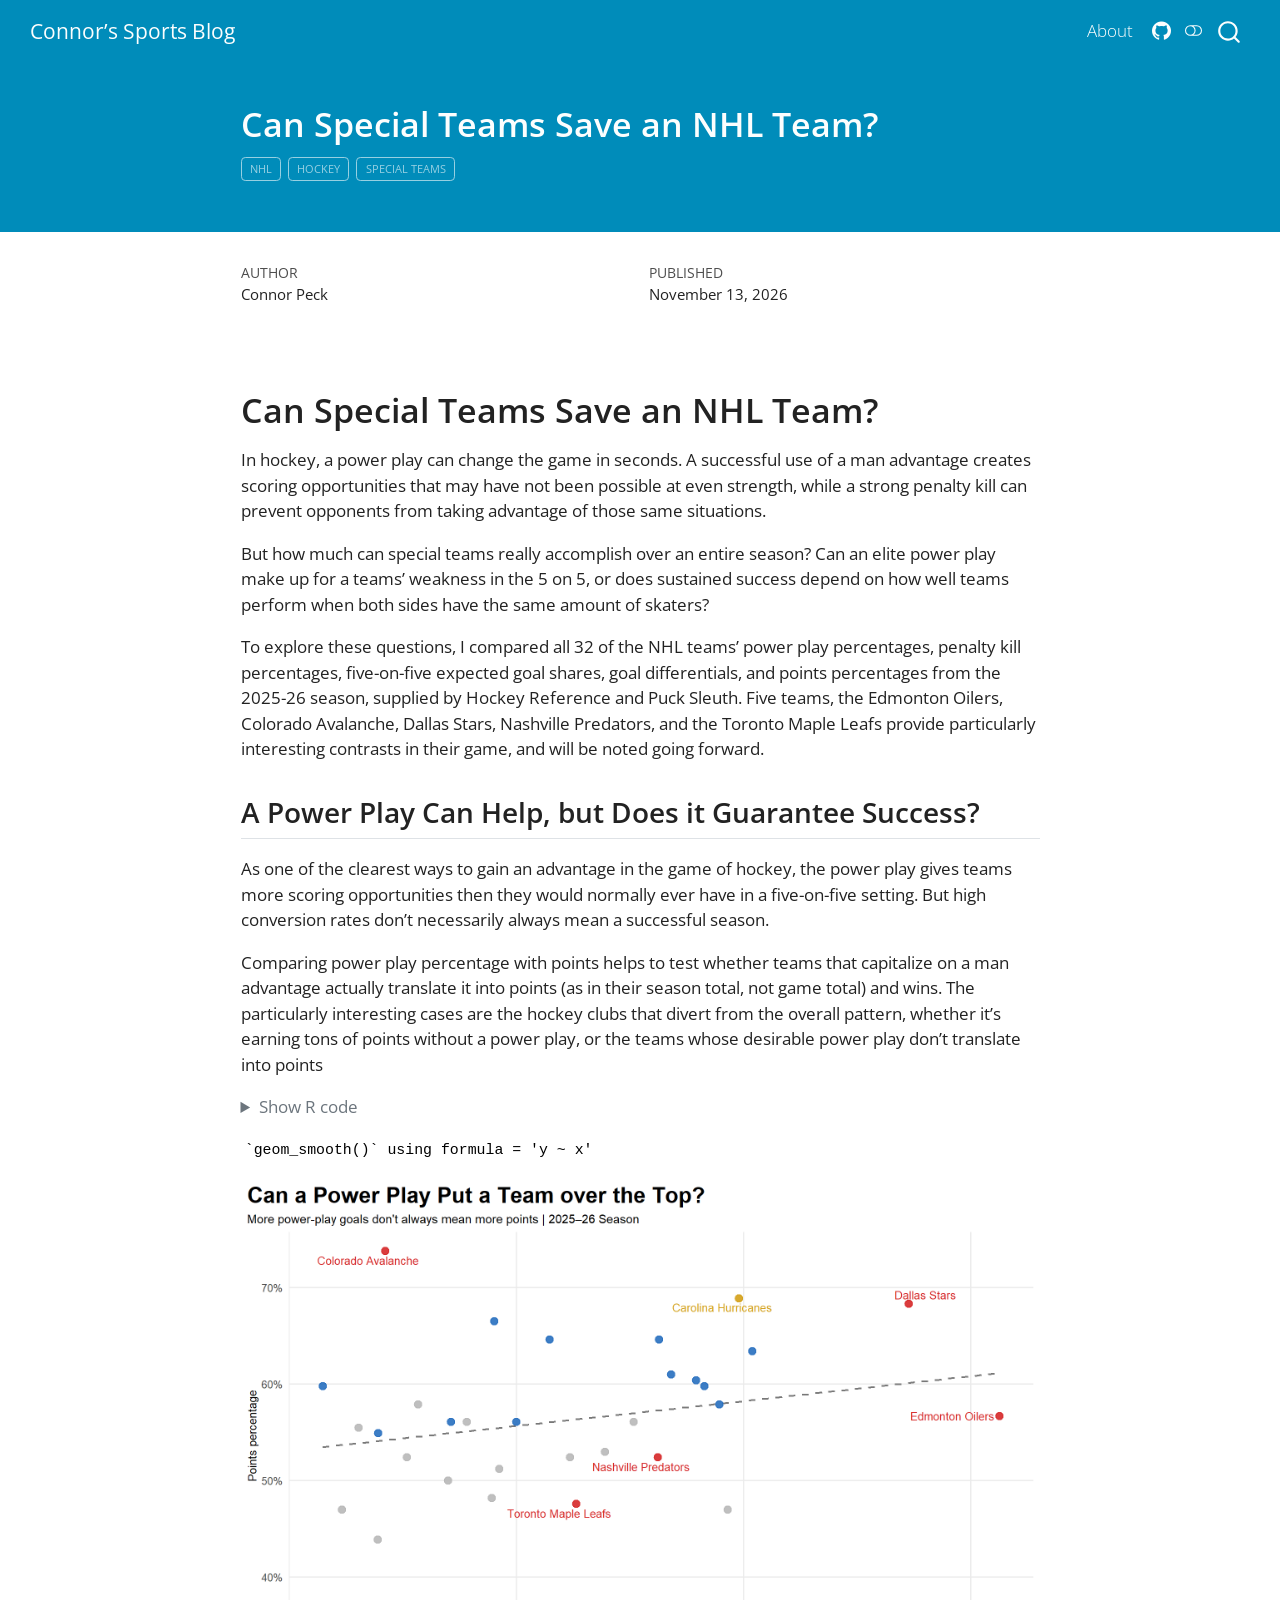
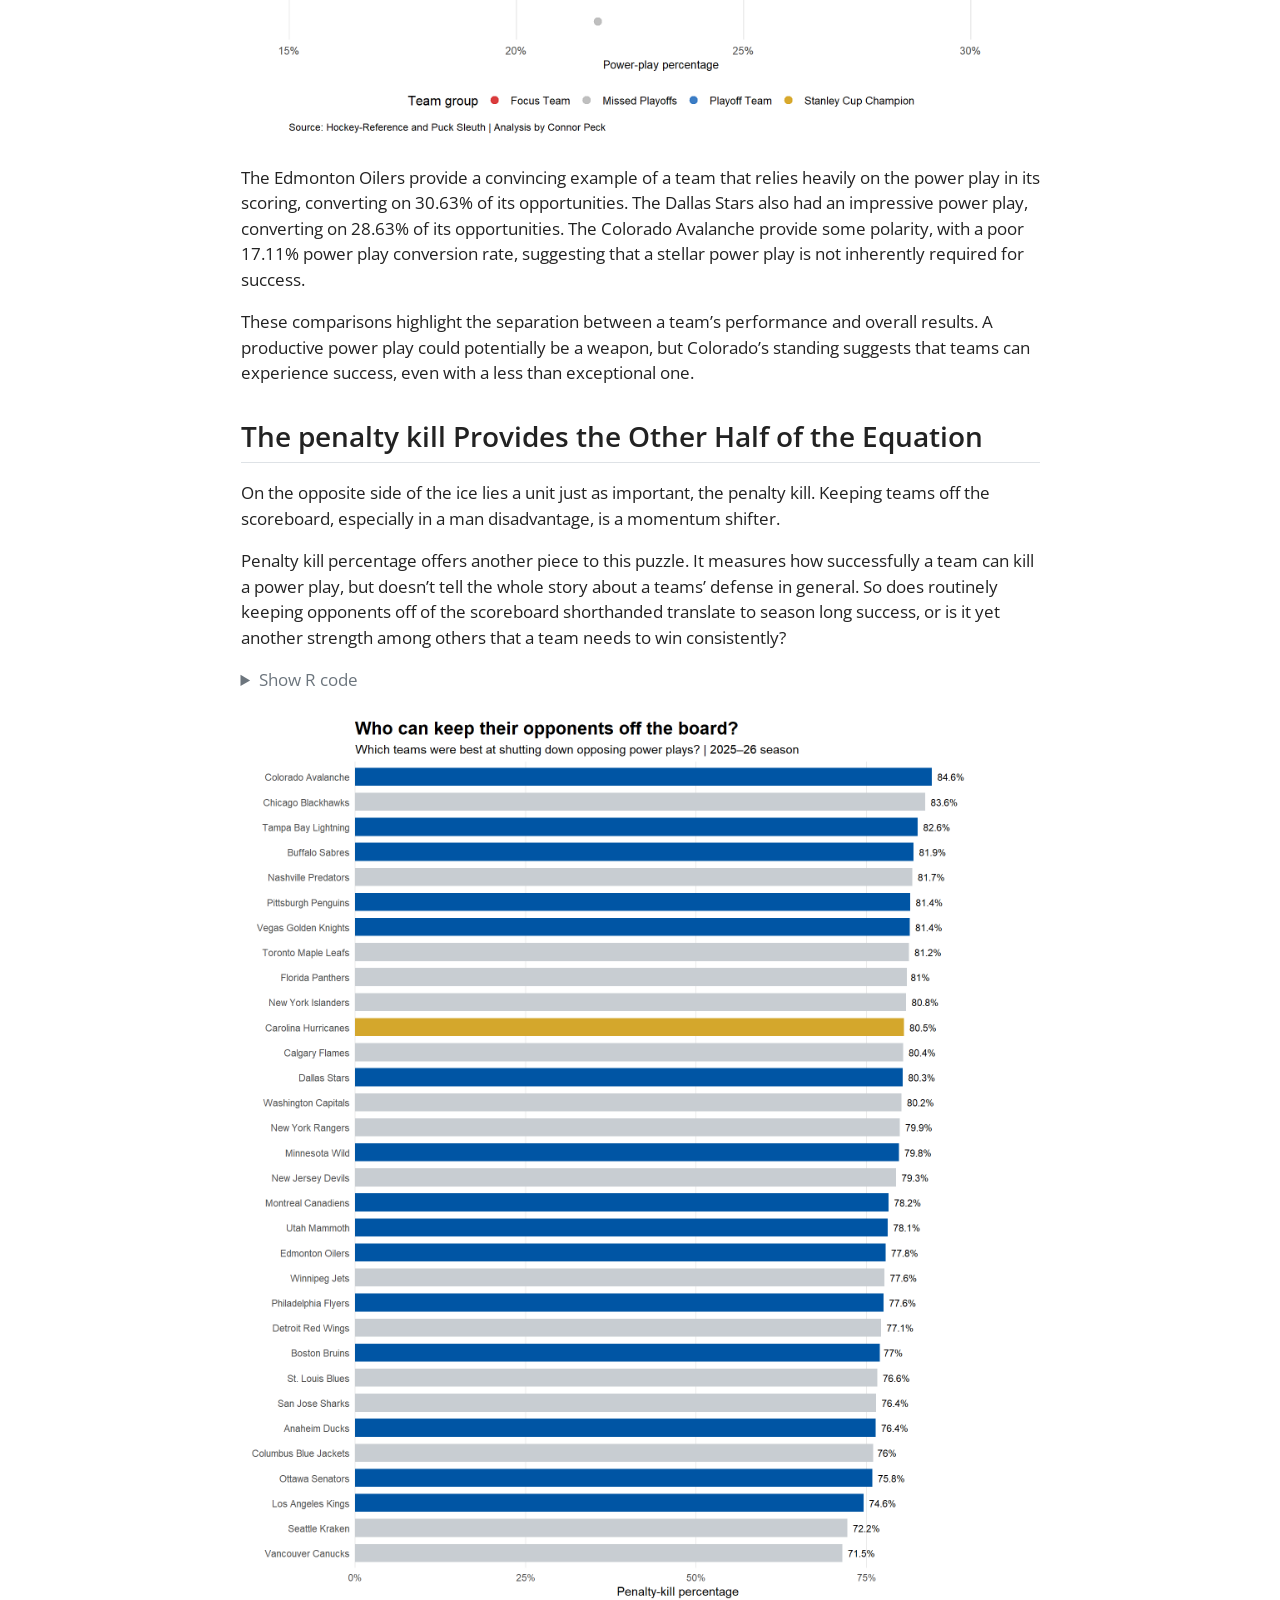
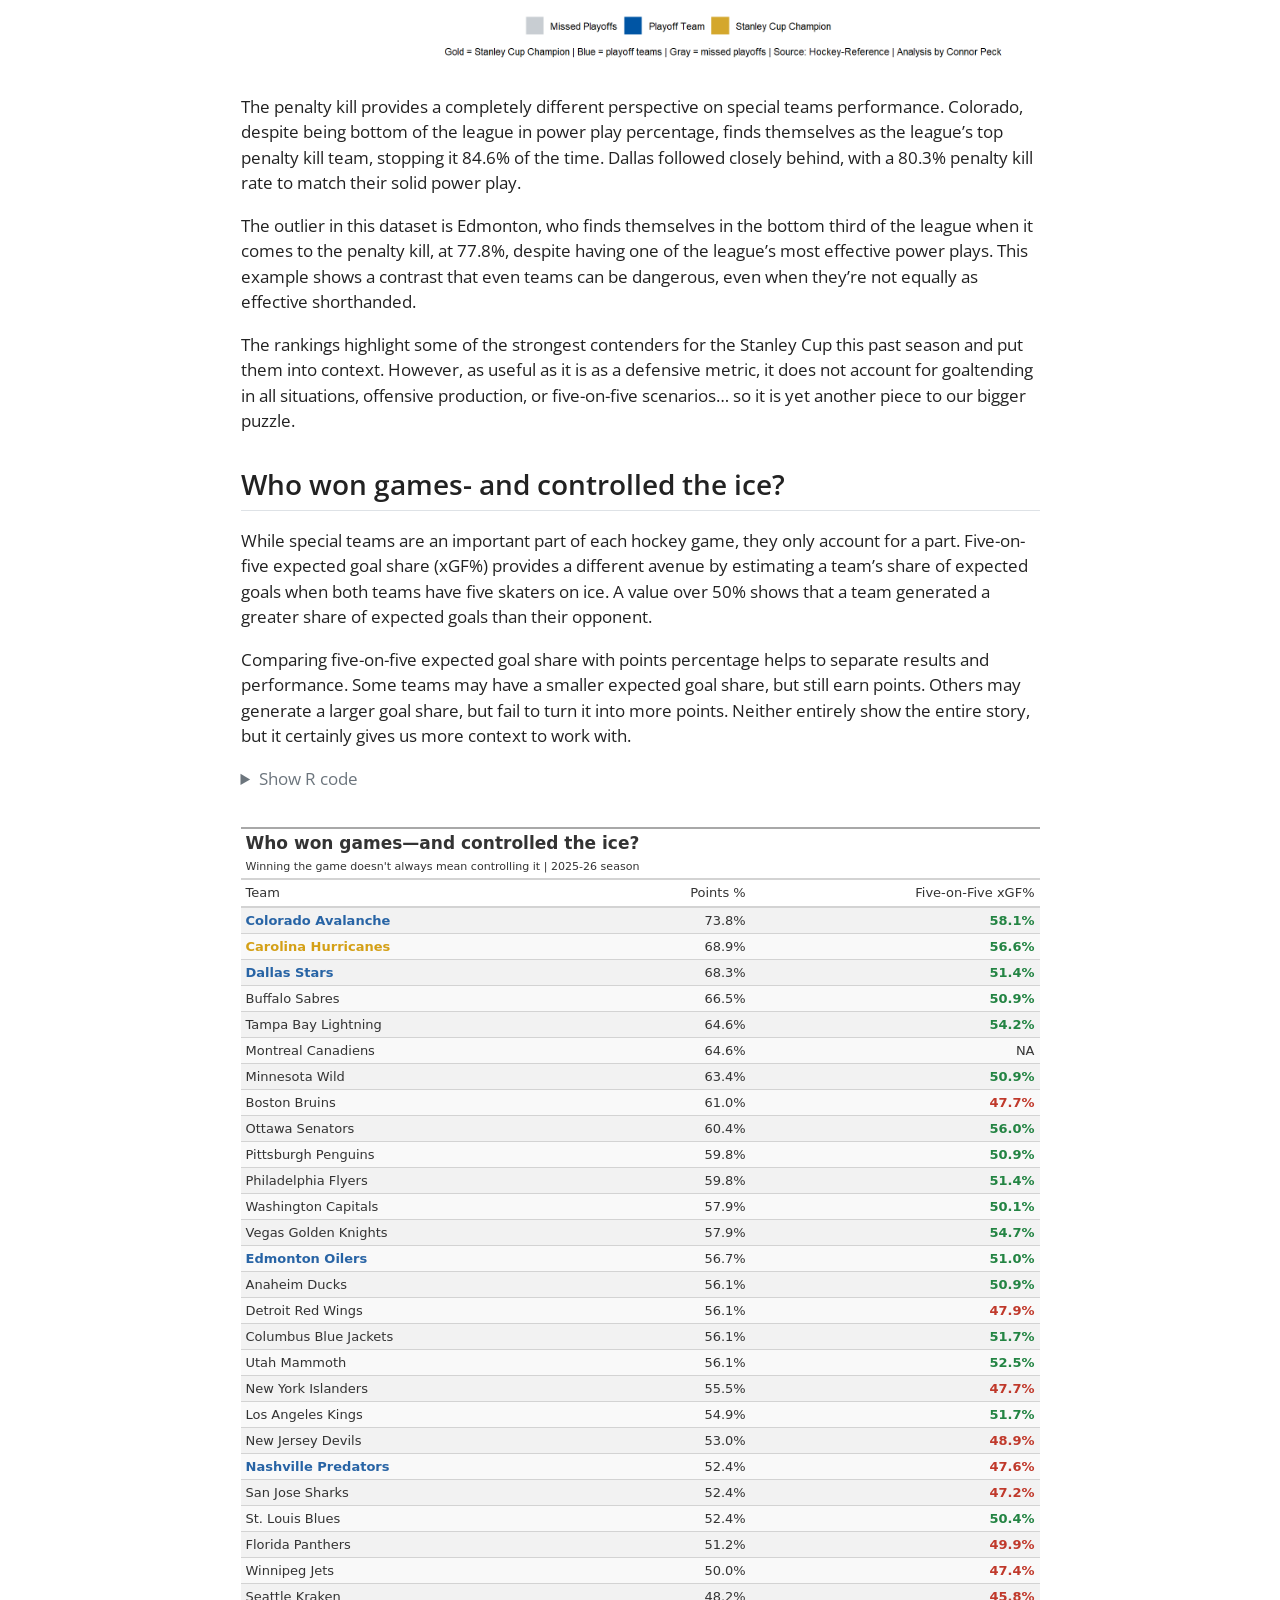
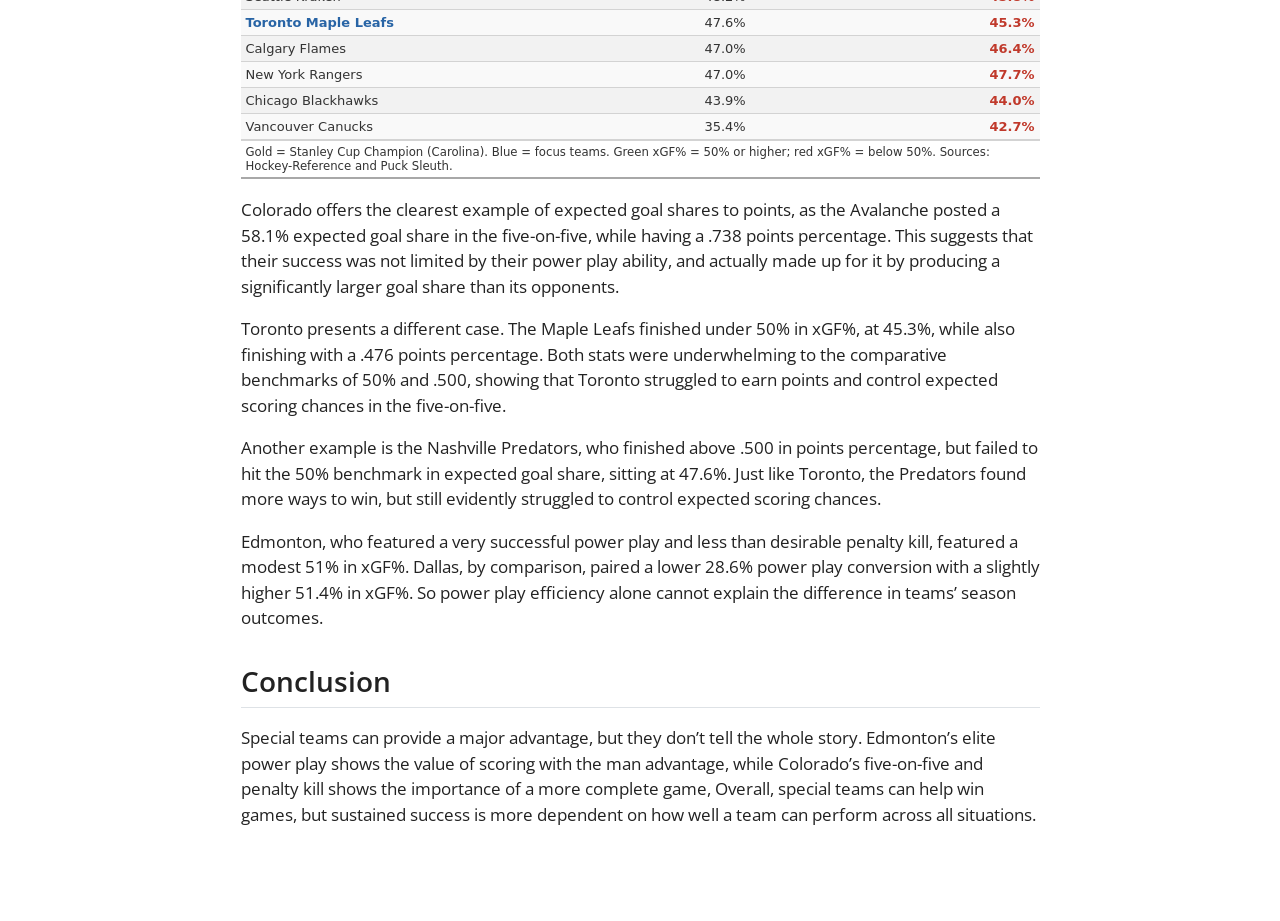
==== commit 916dd4a5: "updated code" ====
--- a/posts/can-special-teams-save-an-nhl-team/index.html
+++ b/posts/can-special-teams-save-an-nhl-team/index.html
@@ -376,15 +376,14 @@
 <p>In hockey, a power play can change the game in seconds. A successful use of a man advantage creates scoring opportunities that may have not been possible at even strength, while a strong penalty kill can prevent opponents from taking advantage of those same situations.</p>
 <p>But how much can special teams really accomplish over an entire season? Can an elite power play make up for a teams’ weakness in the 5 on 5, or does sustained success depend on how well teams perform when both sides have the same amount of skaters?</p>
 <p>To explore these questions, I compared all 32 of the NHL teams’ power play percentages, penalty kill percentages, five-on-five expected goal shares, goal differentials, and points percentages from the 2025-26 season, supplied by Hockey Reference and Puck Sleuth. Five teams, the Edmonton Oilers, Colorado Avalanche, Dallas Stars, Nashville Predators, and the Toronto Maple Leafs provide particularly interesting contrasts in their game, and will be noted going forward.</p>
-<p>All of this being said, should we expect that teams that convert on a high percentage of their power play opportunities are one of the league’s best teams? The numbers suggest the relationship is more complicated than that.</p>
 <section id="a-power-play-can-help-but-does-it-guarantee-success" class="level2">
-<h2 class="anchored" data-anchor-id="a-power-play-can-help-but-does-it-guarantee-success">A power play can help, but does it guarantee success?</h2>
+<h2 class="anchored" data-anchor-id="a-power-play-can-help-but-does-it-guarantee-success">A Power Play Can Help, but Does it Guarantee Success?</h2>
 <p>As one of the clearest ways to gain an advantage in the game of hockey, the power play gives teams more scoring opportunities then they would normally ever have in a five-on-five setting. But high conversion rates don’t necessarily always mean a successful season.</p>
 <p>Comparing power play percentage with points helps to test whether teams that capitalize on a man advantage actually translate it into points (as in their season total, not game total) and wins. The particularly interesting cases are the hockey clubs that divert from the overall pattern, whether it’s earning tons of points without a power play, or the teams whose desirable power play don’t translate into points</p>
 <div class="cell">
 <details class="code-fold">
 <summary>Show R code</summary>
-<div class="code-copy-outer-scaffold"><div class="sourceCode cell-code" id="cb1"><pre class="sourceCode r code-with-copy"><code class="sourceCode r"><span id="cb1-1"><a href="#cb1-1" aria-hidden="true" tabindex="-1"></a><span class="fu">ggplot</span>(</span>
+<div class="code-copy-outer-scaffold"><div class="sourceCode cell-code" id="cb1"><pre class="sourceCode r code-with-copy"><code class="sourceCode r"><span id="cb1-1"><a href="#cb1-1" aria-hidden="true" tabindex="-1"></a>graphic1 <span class="ot">&lt;-</span> <span class="fu">ggplot</span>(</span>
 <span id="cb1-2"><a href="#cb1-2" aria-hidden="true" tabindex="-1"></a>  Chart1,</span>
 <span id="cb1-3"><a href="#cb1-3" aria-hidden="true" tabindex="-1"></a>  <span class="fu">aes</span>(</span>
 <span id="cb1-4"><a href="#cb1-4" aria-hidden="true" tabindex="-1"></a>    <span class="at">x =</span> pp_display,</span>
@@ -424,10 +423,10 @@
 <span id="cb1-38"><a href="#cb1-38" aria-hidden="true" tabindex="-1"></a>    )</span>
 <span id="cb1-39"><a href="#cb1-39" aria-hidden="true" tabindex="-1"></a>  ) <span class="sc">+</span></span>
 <span id="cb1-40"><a href="#cb1-40" aria-hidden="true" tabindex="-1"></a>  <span class="fu">scale_x_continuous</span>(</span>
-<span id="cb1-41"><a href="#cb1-41" aria-hidden="true" tabindex="-1"></a>    <span class="at">labels =</span> <span class="fu">label_number</span>(<span class="at">suffix =</span> <span class="st">"%"</span>)</span>
+<span id="cb1-41"><a href="#cb1-41" aria-hidden="true" tabindex="-1"></a>    <span class="at">labels =</span> scales<span class="sc">::</span><span class="fu">label_number</span>(<span class="at">suffix =</span> <span class="st">"%"</span>)</span>
 <span id="cb1-42"><a href="#cb1-42" aria-hidden="true" tabindex="-1"></a>  ) <span class="sc">+</span></span>
 <span id="cb1-43"><a href="#cb1-43" aria-hidden="true" tabindex="-1"></a>  <span class="fu">scale_y_continuous</span>(</span>
-<span id="cb1-44"><a href="#cb1-44" aria-hidden="true" tabindex="-1"></a>    <span class="at">labels =</span> <span class="fu">label_number</span>(<span class="at">suffix =</span> <span class="st">"%"</span>)</span>
+<span id="cb1-44"><a href="#cb1-44" aria-hidden="true" tabindex="-1"></a>    <span class="at">labels =</span> scales<span class="sc">::</span><span class="fu">label_number</span>(<span class="at">suffix =</span> <span class="st">"%"</span>)</span>
 <span id="cb1-45"><a href="#cb1-45" aria-hidden="true" tabindex="-1"></a>  ) <span class="sc">+</span></span>
 <span id="cb1-46"><a href="#cb1-46" aria-hidden="true" tabindex="-1"></a>  <span class="fu">labs</span>(</span>
 <span id="cb1-47"><a href="#cb1-47" aria-hidden="true" tabindex="-1"></a>    <span class="at">title =</span> <span class="st">"Can a Power Play Put a Team over the Top?"</span>,</span>
@@ -435,15 +434,21 @@
 <span id="cb1-49"><a href="#cb1-49" aria-hidden="true" tabindex="-1"></a>    <span class="at">x =</span> <span class="st">"Power-play percentage"</span>,</span>
 <span id="cb1-50"><a href="#cb1-50" aria-hidden="true" tabindex="-1"></a>    <span class="at">y =</span> <span class="st">"Points percentage"</span>,</span>
 <span id="cb1-51"><a href="#cb1-51" aria-hidden="true" tabindex="-1"></a>    <span class="at">color =</span> <span class="st">"Team group"</span>,</span>
-<span id="cb1-52"><a href="#cb1-52" aria-hidden="true" tabindex="-1"></a>    <span class="at">caption =</span> <span class="st">"Source: Hockey-Reference | Analysis by Connor Peck"</span></span>
+<span id="cb1-52"><a href="#cb1-52" aria-hidden="true" tabindex="-1"></a>    <span class="at">caption =</span> <span class="st">"Source: Hockey-Reference and Puck Sleuth | Analysis by Connor Peck"</span></span>
 <span id="cb1-53"><a href="#cb1-53" aria-hidden="true" tabindex="-1"></a>  ) <span class="sc">+</span></span>
 <span id="cb1-54"><a href="#cb1-54" aria-hidden="true" tabindex="-1"></a>  <span class="fu">theme_minimal</span>(<span class="at">base_size =</span> <span class="dv">12</span>) <span class="sc">+</span></span>
 <span id="cb1-55"><a href="#cb1-55" aria-hidden="true" tabindex="-1"></a>  <span class="fu">theme</span>(</span>
-<span id="cb1-56"><a href="#cb1-56" aria-hidden="true" tabindex="-1"></a>    <span class="at">plot.title =</span> <span class="fu">element_text</span>(<span class="at">face =</span> <span class="st">"bold"</span>, <span class="at">size =</span> <span class="dv">16</span>),</span>
+<span id="cb1-56"><a href="#cb1-56" aria-hidden="true" tabindex="-1"></a>    <span class="at">plot.title =</span> <span class="fu">element_text</span>(<span class="at">face =</span> <span class="st">"bold"</span>, <span class="at">size =</span> <span class="dv">20</span>),</span>
 <span id="cb1-57"><a href="#cb1-57" aria-hidden="true" tabindex="-1"></a>    <span class="at">plot.subtitle =</span> <span class="fu">element_text</span>(<span class="at">size =</span> <span class="dv">11</span>),</span>
-<span id="cb1-58"><a href="#cb1-58" aria-hidden="true" tabindex="-1"></a>    <span class="at">legend.position =</span> <span class="st">"bottom"</span>,</span>
-<span id="cb1-59"><a href="#cb1-59" aria-hidden="true" tabindex="-1"></a>    <span class="at">panel.grid.minor =</span> <span class="fu">element_blank</span>()</span>
-<span id="cb1-60"><a href="#cb1-60" aria-hidden="true" tabindex="-1"></a>  )</span></code></pre></div><button title="Copy to Clipboard" class="code-copy-button"><i class="bi"></i></button></div>
+<span id="cb1-58"><a href="#cb1-58" aria-hidden="true" tabindex="-1"></a>    <span class="at">axis.title =</span> <span class="fu">element_text</span>(<span class="at">size =</span> <span class="dv">10</span>),</span>
+<span id="cb1-59"><a href="#cb1-59" aria-hidden="true" tabindex="-1"></a>    <span class="at">legend.position =</span> <span class="st">"bottom"</span>,</span>
+<span id="cb1-60"><a href="#cb1-60" aria-hidden="true" tabindex="-1"></a>    <span class="at">panel.grid.minor =</span> <span class="fu">element_blank</span>(),</span>
+<span id="cb1-61"><a href="#cb1-61" aria-hidden="true" tabindex="-1"></a>    <span class="at">plot.title.position =</span> <span class="st">"plot"</span>,</span>
+<span id="cb1-62"><a href="#cb1-62" aria-hidden="true" tabindex="-1"></a>    <span class="at">plot.caption =</span> <span class="fu">element_text</span>(<span class="at">size =</span> <span class="dv">9</span>, <span class="at">hjust =</span> <span class="dv">0</span>)</span>
+<span id="cb1-63"><a href="#cb1-63" aria-hidden="true" tabindex="-1"></a>  )</span>
+<span id="cb1-64"><a href="#cb1-64" aria-hidden="true" tabindex="-1"></a></span>
+<span id="cb1-65"><a href="#cb1-65" aria-hidden="true" tabindex="-1"></a></span>
+<span id="cb1-66"><a href="#cb1-66" aria-hidden="true" tabindex="-1"></a>graphic1</span></code></pre></div><button title="Copy to Clipboard" class="code-copy-button"><i class="bi"></i></button></div>
 </details>
 <div class="cell-output cell-output-stderr">
 <pre><code>`geom_smooth()` using formula = 'y ~ x'</code></pre>
@@ -460,7 +465,7 @@
 <p>These comparisons highlight the separation between a team’s performance and overall results. A productive power play could potentially be a weapon, but Colorado’s standing suggests that teams can experience success, even with a less than exceptional one.</p>
 </section>
 <section id="the-penalty-kill-provides-the-other-half-of-the-equation" class="level2">
-<h2 class="anchored" data-anchor-id="the-penalty-kill-provides-the-other-half-of-the-equation">The penalty kill provides the other half of the equation</h2>
+<h2 class="anchored" data-anchor-id="the-penalty-kill-provides-the-other-half-of-the-equation">The penalty kill Provides the Other Half of the Equation</h2>
 <p>On the opposite side of the ice lies a unit just as important, the penalty kill. Keeping teams off the scoreboard, especially in a man disadvantage, is a momentum shifter.</p>
 <p>Penalty kill percentage offers another piece to this puzzle. It measures how successfully a team can kill a power play, but doesn’t tell the whole story about a teams’ defense in general. So does routinely keeping opponents off of the scoreboard shorthanded translate to season long success, or is it yet another strength among others that a team needs to win consistently?</p>
 <div class="cell">
@@ -528,7 +533,7 @@
 <div class="cell-output-display">
 <div>
 <figure class="figure">
-<p><img src="index_files/figure-html/unnamed-chunk-3-1.png" class="img-fluid figure-img" width="960"></p>
+<p><img src="index_files/figure-html/unnamed-chunk-4-1.png" class="img-fluid figure-img" width="960"></p>
 </figure>
 </div>
 </div>
@@ -622,23 +627,23 @@
 <span id="cb4-76"><a href="#cb4-76" aria-hidden="true" tabindex="-1"></a>  )</span></code></pre></div><button title="Copy to Clipboard" class="code-copy-button"><i class="bi"></i></button></div>
 </details>
 <div class="cell-output-display">
-<div id="zvziboyaet" style="padding-left:0px;padding-right:0px;padding-top:10px;padding-bottom:10px;overflow-x:auto;overflow-y:auto;width:auto;height:auto;">
-<style>#zvziboyaet table {
+<div id="rhraolkmbs" style="padding-left:0px;padding-right:0px;padding-top:10px;padding-bottom:10px;overflow-x:auto;overflow-y:auto;width:auto;height:auto;">
+<style>#rhraolkmbs table {
   font-family: system-ui, 'Segoe UI', Roboto, Helvetica, Arial, sans-serif, 'Apple Color Emoji', 'Segoe UI Emoji', 'Segoe UI Symbol', 'Noto Color Emoji';
   -webkit-font-smoothing: antialiased;
   -moz-osx-font-smoothing: grayscale;
 }
 
-#zvziboyaet thead, #zvziboyaet tbody, #zvziboyaet tfoot, #zvziboyaet tr, #zvziboyaet td, #zvziboyaet th {
+#rhraolkmbs thead, #rhraolkmbs tbody, #rhraolkmbs tfoot, #rhraolkmbs tr, #rhraolkmbs td, #rhraolkmbs th {
   border-style: none;
 }
 
-#zvziboyaet p {
+#rhraolkmbs p {
   margin: 0;
   padding: 0;
 }
 
-#zvziboyaet .gt_table {
+#rhraolkmbs .gt_table {
   display: table;
   border-collapse: collapse;
   line-height: normal;
@@ -664,12 +669,12 @@
   border-left-color: #D3D3D3;
 }
 
-#zvziboyaet .gt_caption {
+#rhraolkmbs .gt_caption {
   padding-top: 4px;
   padding-bottom: 4px;
 }
 
-#zvziboyaet .gt_title {
+#rhraolkmbs .gt_title {
   color: #333333;
   font-size: 17px;
   font-weight: initial;
@@ -681,7 +686,7 @@
   border-bottom-width: 0;
 }
 
-#zvziboyaet .gt_subtitle {
+#rhraolkmbs .gt_subtitle {
   color: #333333;
   font-size: 85%;
   font-weight: initial;
@@ -693,7 +698,7 @@
   border-top-width: 0;
 }
 
-#zvziboyaet .gt_heading {
+#rhraolkmbs .gt_heading {
   background-color: #FFFFFF;
   text-align: left;
   border-bottom-color: #FFFFFF;
@@ -705,13 +710,13 @@
   border-right-color: #D3D3D3;
 }
 
-#zvziboyaet .gt_bottom_border {
+#rhraolkmbs .gt_bottom_border {
   border-bottom-style: solid;
   border-bottom-width: 2px;
   border-bottom-color: #D3D3D3;
 }
 
-#zvziboyaet .gt_col_headings {
+#rhraolkmbs .gt_col_headings {
   border-top-style: solid;
   border-top-width: 2px;
   border-top-color: #D3D3D3;
@@ -726,7 +731,7 @@
   border-right-color: #D3D3D3;
 }
 
-#zvziboyaet .gt_col_heading {
+#rhraolkmbs .gt_col_heading {
   color: #333333;
   background-color: #FFFFFF;
   font-size: 100%;
@@ -746,7 +751,7 @@
   overflow-x: hidden;
 }
 
-#zvziboyaet .gt_column_spanner_outer {
+#rhraolkmbs .gt_column_spanner_outer {
   color: #333333;
   background-color: #FFFFFF;
   font-size: 100%;
@@ -758,15 +763,15 @@
   padding-right: 4px;
 }
 
-#zvziboyaet .gt_column_spanner_outer:first-child {
+#rhraolkmbs .gt_column_spanner_outer:first-child {
   padding-left: 0;
 }
 
-#zvziboyaet .gt_column_spanner_outer:last-child {
+#rhraolkmbs .gt_column_spanner_outer:last-child {
   padding-right: 0;
 }
 
-#zvziboyaet .gt_column_spanner {
+#rhraolkmbs .gt_column_spanner {
   border-bottom-style: solid;
   border-bottom-width: 2px;
   border-bottom-color: #D3D3D3;
@@ -778,11 +783,11 @@
   width: 100%;
 }
 
-#zvziboyaet .gt_spanner_row {
+#rhraolkmbs .gt_spanner_row {
   border-bottom-style: hidden;
 }
 
-#zvziboyaet .gt_group_heading {
+#rhraolkmbs .gt_group_heading {
   padding-top: 8px;
   padding-bottom: 8px;
   padding-left: 5px;
@@ -808,7 +813,7 @@
   text-align: left;
 }
 
-#zvziboyaet .gt_empty_group_heading {
+#rhraolkmbs .gt_empty_group_heading {
   padding: 0.5px;
   color: #333333;
   background-color: #FFFFFF;
@@ -823,15 +828,15 @@
   vertical-align: middle;
 }
 
-#zvziboyaet .gt_from_md > :first-child {
+#rhraolkmbs .gt_from_md > :first-child {
   margin-top: 0;
 }
 
-#zvziboyaet .gt_from_md > :last-child {
+#rhraolkmbs .gt_from_md > :last-child {
   margin-bottom: 0;
 }
 
-#zvziboyaet .gt_row {
+#rhraolkmbs .gt_row {
   padding-top: 5px;
   padding-bottom: 5px;
   padding-left: 5px;
@@ -850,7 +855,7 @@
   overflow-x: hidden;
 }
 
-#zvziboyaet .gt_stub {
+#rhraolkmbs .gt_stub {
   color: #333333;
   background-color: #FFFFFF;
   font-size: 100%;
@@ -863,7 +868,7 @@
   padding-right: 5px;
 }
 
-#zvziboyaet .gt_stub_row_group {
+#rhraolkmbs .gt_stub_row_group {
   color: #333333;
   background-color: #FFFFFF;
   font-size: 100%;
@@ -877,15 +882,15 @@
   vertical-align: top;
 }
 
-#zvziboyaet .gt_row_group_first td {
+#rhraolkmbs .gt_row_group_first td {
   border-top-width: 2px;
 }
 
-#zvziboyaet .gt_row_group_first th {
+#rhraolkmbs .gt_row_group_first th {
   border-top-width: 2px;
 }
 
-#zvziboyaet .gt_summary_row {
+#rhraolkmbs .gt_summary_row {
   color: #333333;
   background-color: #FFFFFF;
   text-transform: inherit;
@@ -895,16 +900,16 @@
   padding-right: 5px;
 }
 
-#zvziboyaet .gt_first_summary_row {
+#rhraolkmbs .gt_first_summary_row {
   border-top-style: solid;
   border-top-color: #D3D3D3;
 }
 
-#zvziboyaet .gt_first_summary_row.thick {
+#rhraolkmbs .gt_first_summary_row.thick {
   border-top-width: 2px;
 }
 
-#zvziboyaet .gt_last_summary_row {
+#rhraolkmbs .gt_last_summary_row {
   padding-top: 8px;
   padding-bottom: 8px;
   padding-left: 5px;
@@ -914,7 +919,7 @@
   border-bottom-color: #D3D3D3;
 }
 
-#zvziboyaet .gt_grand_summary_row {
+#rhraolkmbs .gt_grand_summary_row {
   color: #333333;
   background-color: #FFFFFF;
   text-transform: inherit;
@@ -924,7 +929,7 @@
   padding-right: 5px;
 }
 
-#zvziboyaet .gt_first_grand_summary_row {
+#rhraolkmbs .gt_first_grand_summary_row {
   padding-top: 8px;
   padding-bottom: 8px;
   padding-left: 5px;
@@ -934,7 +939,7 @@
   border-top-color: #D3D3D3;
 }
 
-#zvziboyaet .gt_last_grand_summary_row_top {
+#rhraolkmbs .gt_last_grand_summary_row_top {
   padding-top: 8px;
   padding-bottom: 8px;
   padding-left: 5px;
@@ -944,11 +949,11 @@
   border-bottom-color: #D3D3D3;
 }
 
-#zvziboyaet .gt_striped {
+#rhraolkmbs .gt_striped {
   background-color: rgba(128, 128, 128, 0.05);
 }
 
-#zvziboyaet .gt_table_body {
+#rhraolkmbs .gt_table_body {
   border-top-style: solid;
   border-top-width: 2px;
   border-top-color: #D3D3D3;
@@ -957,7 +962,7 @@
   border-bottom-color: #D3D3D3;
 }
 
-#zvziboyaet .gt_footnotes {
+#rhraolkmbs .gt_footnotes {
   color: #333333;
   background-color: #FFFFFF;
   border-bottom-style: none;
@@ -971,7 +976,7 @@
   border-right-color: #D3D3D3;
 }
 
-#zvziboyaet .gt_footnote {
+#rhraolkmbs .gt_footnote {
   margin: 0px;
   font-size: 90%;
   padding-top: 4px;
@@ -980,7 +985,7 @@
   padding-right: 5px;
 }
 
-#zvziboyaet .gt_sourcenotes {
+#rhraolkmbs .gt_sourcenotes {
   color: #333333;
   background-color: #FFFFFF;
   border-bottom-style: none;
@@ -994,7 +999,7 @@
   border-right-color: #D3D3D3;
 }
 
-#zvziboyaet .gt_sourcenote {
+#rhraolkmbs .gt_sourcenote {
   font-size: 90%;
   padding-top: 4px;
   padding-bottom: 4px;
@@ -1002,72 +1007,72 @@
   padding-right: 5px;
 }
 
-#zvziboyaet .gt_left {
+#rhraolkmbs .gt_left {
   text-align: left;
 }
 
-#zvziboyaet .gt_center {
+#rhraolkmbs .gt_center {
   text-align: center;
 }
 
-#zvziboyaet .gt_right {
+#rhraolkmbs .gt_right {
   text-align: right;
   font-variant-numeric: tabular-nums;
 }
 
-#zvziboyaet .gt_font_normal {
+#rhraolkmbs .gt_font_normal {
   font-weight: normal;
 }
 
-#zvziboyaet .gt_font_bold {
+#rhraolkmbs .gt_font_bold {
   font-weight: bold;
 }
 
-#zvziboyaet .gt_font_italic {
+#rhraolkmbs .gt_font_italic {
   font-style: italic;
 }
 
-#zvziboyaet .gt_super {
+#rhraolkmbs .gt_super {
   font-size: 65%;
 }
 
-#zvziboyaet .gt_footnote_marks {
+#rhraolkmbs .gt_footnote_marks {
   font-size: 75%;
   vertical-align: 0.4em;
   position: initial;
 }
 
-#zvziboyaet .gt_asterisk {
+#rhraolkmbs .gt_asterisk {
   font-size: 100%;
   vertical-align: 0;
 }
 
-#zvziboyaet .gt_indent_1 {
+#rhraolkmbs .gt_indent_1 {
   text-indent: 5px;
 }
 
-#zvziboyaet .gt_indent_2 {
+#rhraolkmbs .gt_indent_2 {
   text-indent: 10px;
 }
 
-#zvziboyaet .gt_indent_3 {
+#rhraolkmbs .gt_indent_3 {
   text-indent: 15px;
 }
 
-#zvziboyaet .gt_indent_4 {
+#rhraolkmbs .gt_indent_4 {
   text-indent: 20px;
 }
 
-#zvziboyaet .gt_indent_5 {
+#rhraolkmbs .gt_indent_5 {
   text-indent: 25px;
 }
 
-#zvziboyaet .katex-display {
+#rhraolkmbs .katex-display {
   display: inline-flex !important;
   margin-bottom: 0.75em !important;
 }
 
-#zvziboyaet div.Reactable > div.rt-table > div.rt-thead > div.rt-tr.rt-tr-group-header > div.rt-th-group:after {
+#rhraolkmbs div.Reactable > div.rt-table > div.rt-thead > div.rt-tr.rt-tr-group-header > div.rt-th-group:after {
   height: 0px !important;
 }
 </style>
@@ -1263,8 +1268,8 @@
 <p>Another example is the Nashville Predators, who finished above .500 in points percentage, but failed to hit the 50% benchmark in expected goal share, sitting at 47.6%. Just like Toronto, the Predators found more ways to win, but still evidently struggled to control expected scoring chances.</p>
 <p>Edmonton, who featured a very successful power play and less than desirable penalty kill, featured a modest 51% in xGF%. Dallas, by comparison, paired a lower 28.6% power play conversion with a slightly higher 51.4% in xGF%. So power play efficiency alone cannot explain the difference in teams’ season outcomes.</p>
 </section>
-<section id="conclusion-can-special-teams-save-a-team" class="level2">
-<h2 class="anchored" data-anchor-id="conclusion-can-special-teams-save-a-team">Conclusion: Can special teams save a team?</h2>
+<section id="conclusion" class="level2">
+<h2 class="anchored" data-anchor-id="conclusion">Conclusion</h2>
 <p>Special teams can provide a major advantage, but they don’t tell the whole story. Edmonton’s elite power play shows the value of scoring with the man advantage, while Colorado’s five-on-five and penalty kill shows the importance of a more complete game, Overall, special teams can help win games, but sustained success is more dependent on how well a team can perform across all situations.</p>
 
 
